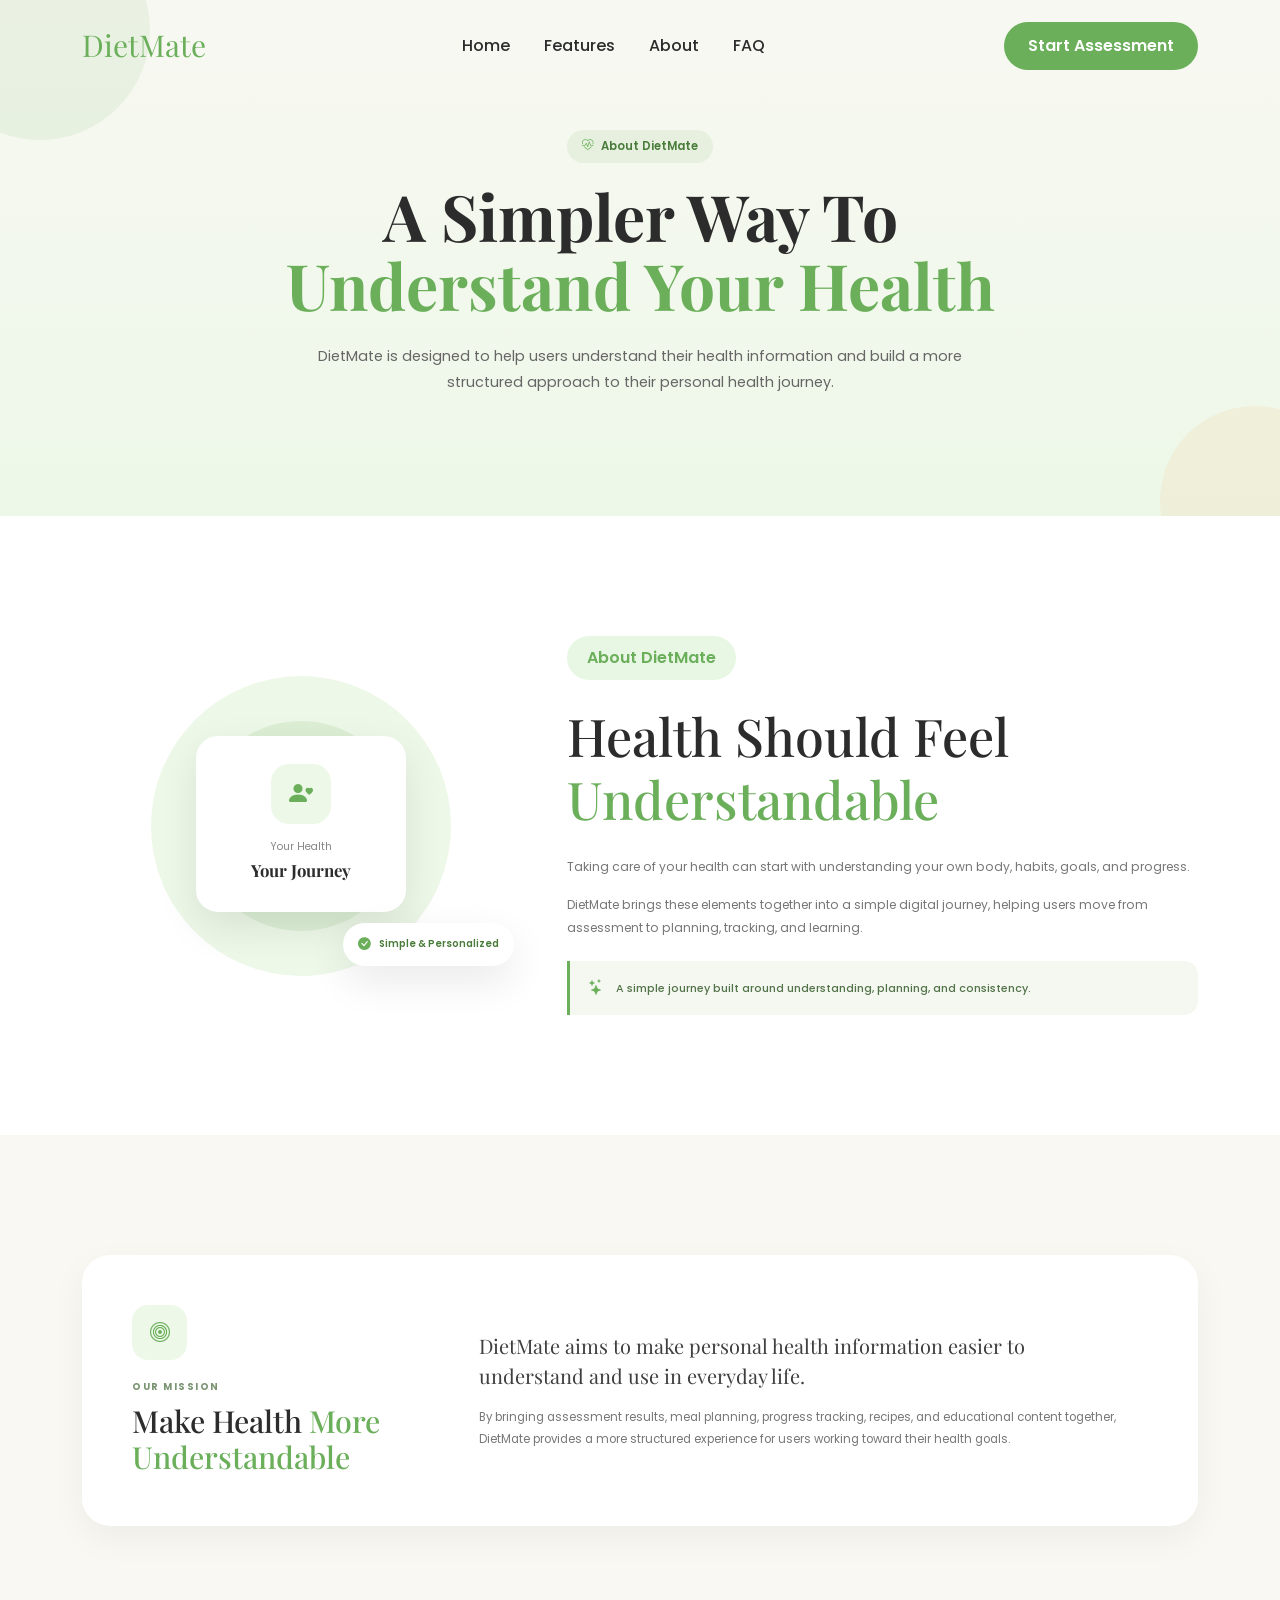
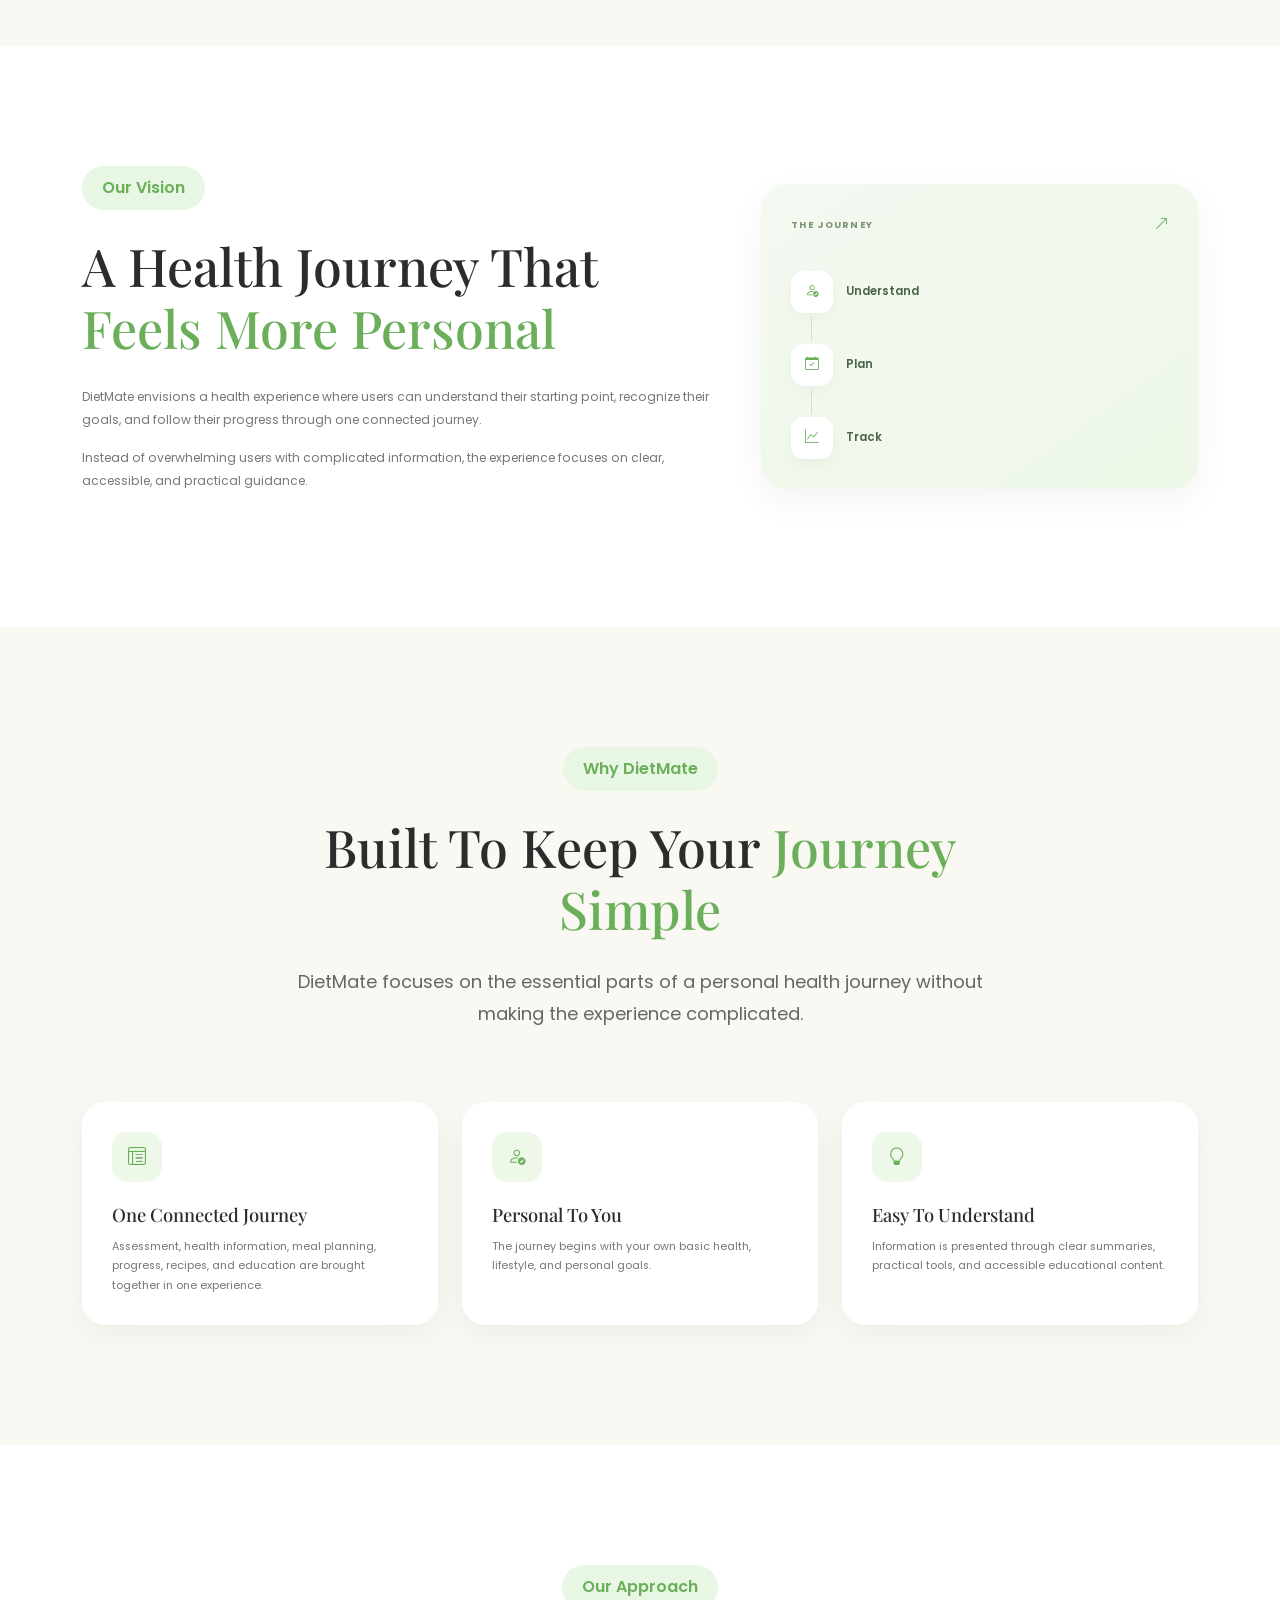
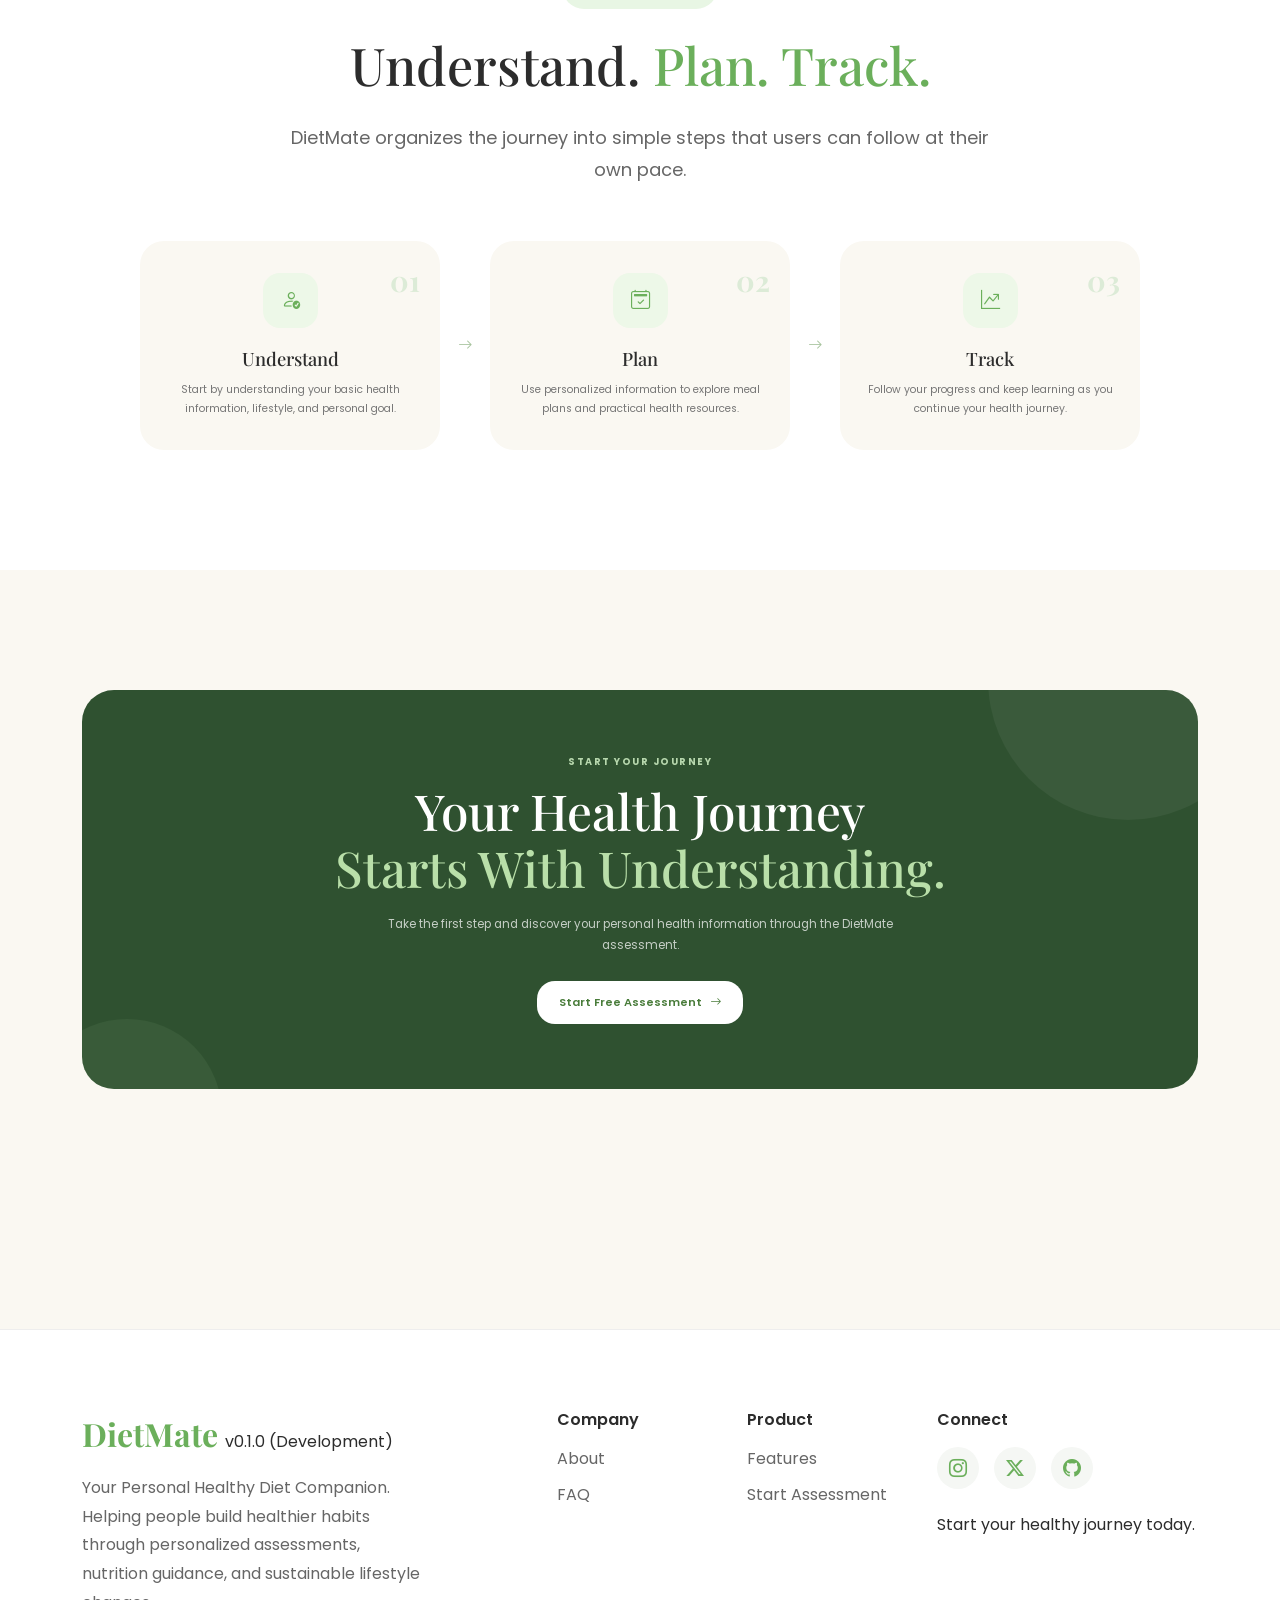
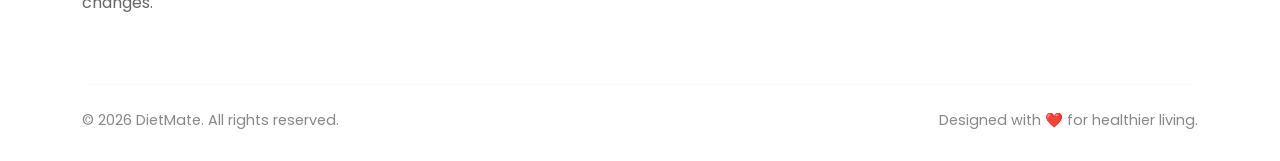
==== about.html @ 224cbbab "feat: complete public pages" ====
<!doctype html>
<html lang="en">
  <head>
    <meta charset="UTF-8" />

    <meta
      name="viewport"
      content="width=device-width, initial-scale=1.0"
    />

    <title>About | DietMate</title>

    <!-- Bootstrap -->
    <link
      href="https://cdn.jsdelivr.net/npm/bootstrap@5.3.7/dist/css/bootstrap.min.css"
      rel="stylesheet"
    />

    <!-- Bootstrap Icons -->
    <link
      rel="stylesheet"
      href="https://cdn.jsdelivr.net/npm/bootstrap-icons@1.13.1/font/bootstrap-icons.min.css"
    />

    <!-- Google Fonts -->
    <link rel="preconnect" href="https://fonts.googleapis.com" />

    <link
      rel="preconnect"
      href="https://fonts.gstatic.com"
      crossorigin
    />

    <link
      href="https://fonts.googleapis.com/css2?family=Playfair+Display:wght@600;700&family=Poppins:wght@300;400;500;600;700&display=swap"
      rel="stylesheet"
    />

    <!-- AOS -->
    <link
      href="https://unpkg.com/aos@2.3.4/dist/aos.css"
      rel="stylesheet"
    />

    <!-- Global CSS -->
    <link rel="stylesheet" href="css/style.css" />
    <link rel="stylesheet" href="css/navbar.css" />
    <link rel="stylesheet" href="css/footer.css" />
    <link rel="stylesheet" href="css/responsive.css" />

    <!-- Page CSS -->
    <link rel="stylesheet" href="css/about.css" />
  </head>

  <body>

    <!-- Navbar -->
    <div id="navbar"></div>


    <main>

      <!-- ========================================
           HERO
      ======================================== -->

      <section class="about-hero">

        <div class="about-hero-decoration about-decoration-one"></div>
        <div class="about-hero-decoration about-decoration-two"></div>

        <div class="container">

          <div class="row justify-content-center text-center">

            <div class="col-lg-8">

              <span
                class="about-badge"
                data-aos="fade-up"
              >
                <i class="bi bi-heart-pulse"></i>
                About DietMate
              </span>

              <h1
                class="about-hero-title"
                data-aos="fade-up"
                data-aos-delay="100"
              >
                A Simpler Way To
                <span>Understand Your Health</span>
              </h1>

              <p
                class="about-hero-description"
                data-aos="fade-up"
                data-aos-delay="200"
              >
                DietMate is designed to help users understand their
                health information and build a more structured approach
                to their personal health journey.
              </p>

            </div>

          </div>

        </div>

      </section>


      <!-- ========================================
           INTRO
      ======================================== -->

      <section class="about-intro">

        <div class="container">

          <div class="row align-items-center g-5">

            <div
              class="col-lg-5"
              data-aos="fade-right"
            >

              <div class="about-intro-visual">

                <div class="about-visual-circle"></div>

                <div class="about-visual-card about-visual-card-main">

                  <div class="about-visual-icon">
                    <i class="bi bi-person-heart"></i>
                  </div>

                  <span>
                    Your Health
                  </span>

                  <strong>
                    Your Journey
                  </strong>

                </div>

                <div class="about-visual-card about-visual-card-small">

                  <i class="bi bi-check-circle-fill"></i>

                  <span>
                    Simple & Personalized
                  </span>

                </div>

              </div>

            </div>


            <div
              class="col-lg-7"
              data-aos="fade-left"
            >

              <span class="section-badge">
                About DietMate
              </span>

              <h2 class="section-title text-start">
                Health Should Feel
                <span>Understandable</span>
              </h2>

              <p class="about-text">
                Taking care of your health can start with understanding
                your own body, habits, goals, and progress.
              </p>

              <p class="about-text">
                DietMate brings these elements together into a simple
                digital journey, helping users move from assessment
                to planning, tracking, and learning.
              </p>

              <div class="about-highlight">

                <i class="bi bi-stars"></i>

                <p>
                  A simple journey built around understanding,
                  planning, and consistency.
                </p>

              </div>

            </div>

          </div>

        </div>

      </section>


      <!-- ========================================
           MISSION
      ======================================== -->

      <section class="about-mission">

        <div class="container">

          <div
            class="about-content-card"
            data-aos="fade-up"
          >

            <div class="row align-items-center g-4">

              <div class="col-lg-4">

                <div class="about-section-icon">

                  <i class="bi bi-bullseye"></i>

                </div>

                <span class="about-eyebrow">
                  OUR MISSION
                </span>

                <h2>
                  Make Health
                  <span>More Understandable</span>
                </h2>

              </div>


              <div class="col-lg-8">

                <p class="about-large-text">
                  DietMate aims to make personal health information
                  easier to understand and use in everyday life.
                </p>

                <p class="about-muted-text">
                  By bringing assessment results, meal planning,
                  progress tracking, recipes, and educational content
                  together, DietMate provides a more structured
                  experience for users working toward their health goals.
                </p>

              </div>

            </div>

          </div>

        </div>

      </section>


      <!-- ========================================
           VISION
      ======================================== -->

      <section class="about-vision">

        <div class="container">

          <div class="row align-items-center g-5">

            <div
              class="col-lg-7 order-2 order-lg-1"
              data-aos="fade-right"
            >

              <span class="section-badge">
                Our Vision
              </span>

              <h2 class="section-title text-start">
                A Health Journey That
                <span>Feels More Personal</span>
              </h2>

              <p class="about-text">
                DietMate envisions a health experience where users
                can understand their starting point, recognize their
                goals, and follow their progress through one connected
                journey.
              </p>

              <p class="about-text">
                Instead of overwhelming users with complicated
                information, the experience focuses on clear,
                accessible, and practical guidance.
              </p>

            </div>


            <div
              class="col-lg-5 order-1 order-lg-2"
              data-aos="fade-left"
            >

              <div class="vision-card">

                <div class="vision-card-top">

                  <span>
                    THE JOURNEY
                  </span>

                  <i class="bi bi-arrow-up-right"></i>

                </div>

                <div class="vision-path">

                  <div class="vision-step">

                    <div class="vision-step-icon">
                      <i class="bi bi-person-check"></i>
                    </div>

                    <span>
                      Understand
                    </span>

                  </div>


                  <div class="vision-line"></div>


                  <div class="vision-step">

                    <div class="vision-step-icon">
                      <i class="bi bi-calendar-check"></i>
                    </div>

                    <span>
                      Plan
                    </span>

                  </div>


                  <div class="vision-line"></div>


                  <div class="vision-step">

                    <div class="vision-step-icon">
                      <i class="bi bi-graph-up"></i>
                    </div>

                    <span>
                      Track
                    </span>

                  </div>

                </div>

              </div>

            </div>

          </div>

        </div>

      </section>


      <!-- ========================================
           WHY DIETMATE
      ======================================== -->

      <section class="about-why">

        <div class="container">

          <div
            class="section-heading text-center"
            data-aos="fade-up"
          >

            <span class="section-badge">
              Why DietMate
            </span>

            <h2 class="section-title">
              Built To Keep Your
              <span>Journey Simple</span>
            </h2>

            <p class="section-description">
              DietMate focuses on the essential parts of a personal
              health journey without making the experience complicated.
            </p>

          </div>


          <div class="row g-4 mt-5">

            <!-- Point 1 -->

            <div
              class="col-md-4"
              data-aos="fade-up"
            >

              <div class="why-card">

                <div class="why-card-icon">
                  <i class="bi bi-layout-text-window-reverse"></i>
                </div>

                <h3>
                  One Connected Journey
                </h3>

                <p>
                  Assessment, health information, meal planning,
                  progress, recipes, and education are brought
                  together in one experience.
                </p>

              </div>

            </div>


            <!-- Point 2 -->

            <div
              class="col-md-4"
              data-aos="fade-up"
              data-aos-delay="100"
            >

              <div class="why-card">

                <div class="why-card-icon">
                  <i class="bi bi-person-check"></i>
                </div>

                <h3>
                  Personal To You
                </h3>

                <p>
                  The journey begins with your own basic health,
                  lifestyle, and personal goals.
                </p>

              </div>

            </div>


            <!-- Point 3 -->

            <div
              class="col-md-4"
              data-aos="fade-up"
              data-aos-delay="200"
            >

              <div class="why-card">

                <div class="why-card-icon">
                  <i class="bi bi-lightbulb"></i>
                </div>

                <h3>
                  Easy To Understand
                </h3>

                <p>
                  Information is presented through clear summaries,
                  practical tools, and accessible educational content.
                </p>

              </div>

            </div>

          </div>

        </div>

      </section>


      <!-- ========================================
           OUR APPROACH
      ======================================== -->

      <section class="about-approach">

        <div class="container">

          <div
            class="section-heading text-center"
            data-aos="fade-up"
          >

            <span class="section-badge">
              Our Approach
            </span>

            <h2 class="section-title">
              Understand.
              <span>Plan. Track.</span>
            </h2>

            <p class="section-description">
              DietMate organizes the journey into simple steps that
              users can follow at their own pace.
            </p>

          </div>


          <div
            class="approach-wrapper"
            data-aos="fade-up"
          >

            <div class="approach-step">

              <div class="approach-number">
                01
              </div>

              <div class="approach-icon">
                <i class="bi bi-person-check"></i>
              </div>

              <h3>
                Understand
              </h3>

              <p>
                Start by understanding your basic health information,
                lifestyle, and personal goal.
              </p>

            </div>


            <div class="approach-connector">

              <i class="bi bi-arrow-right"></i>

            </div>


            <div class="approach-step">

              <div class="approach-number">
                02
              </div>

              <div class="approach-icon">
                <i class="bi bi-calendar2-check"></i>
              </div>

              <h3>
                Plan
              </h3>

              <p>
                Use personalized information to explore meal plans
                and practical health resources.
              </p>

            </div>


            <div class="approach-connector">

              <i class="bi bi-arrow-right"></i>

            </div>


            <div class="approach-step">

              <div class="approach-number">
                03
              </div>

              <div class="approach-icon">
                <i class="bi bi-graph-up-arrow"></i>
              </div>

              <h3>
                Track
              </h3>

              <p>
                Follow your progress and keep learning as you
                continue your health journey.
              </p>

            </div>

          </div>

        </div>

      </section>


      <!-- ========================================
           CTA
      ======================================== -->

      <section class="about-cta">

        <div class="container">

          <div
            class="about-cta-card"
            data-aos="fade-up"
          >

            <div class="about-cta-content">

              <span>
                START YOUR JOURNEY
              </span>

              <h2>
                Your Health Journey
                <span>Starts With Understanding.</span>
              </h2>

              <p>
                Take the first step and discover your personal
                health information through the DietMate assessment.
              </p>

              <a
                href="pages/assessment.html"
                class="btn about-cta-button"
              >
                Start Free Assessment
                <i class="bi bi-arrow-right"></i>
              </a>

            </div>

          </div>

        </div>

      </section>

    </main>


    <!-- Footer -->
    <div id="footer"></div>


    <!-- Bootstrap JS -->
    <script src="https://cdn.jsdelivr.net/npm/bootstrap@5.3.7/dist/js/bootstrap.bundle.min.js"></script>

    <!-- AOS -->
    <script src="https://unpkg.com/aos@2.3.4/dist/aos.js"></script>

    <script>
      AOS.init({
        duration: 700,
        once: true,
      });
    </script>

    <!-- Components -->
    <script src="components/navbar.js"></script>
    <script src="components/footer.js"></script>

    <!-- Page JS -->
    <script src="js/about/about.js"></script>

  </body>
</html>
---- css/style.css ----
:root{

    --primary:#6BAF5B;
    --primary-dark:#497C3A;
    --secondary:#DFF3D6;
    --background:#FAF8F2;
    --text:#2C2C2C;
    --paragraph:#666666;

}

body{

    background:var(--background);

    font-family:"Poppins",sans-serif;

    color:var(--text);

}

section{

    padding:120px 0;

}

.hero-image-container{

    position:relative;

    width:100%;
    max-width:520px;

    aspect-ratio:1/1;

    margin:auto;

}

.hero{

    position:relative;

    overflow:hidden;

    min-height:100vh;

    display:flex;

    align-items:center;

    background:linear-gradient(
        180deg,
        #FAF8F2,
        #EDF8E8
    );

}

.hero-title{

    font-family:"Playfair Display",serif;

    font-size:72px;

    line-height:1.1;

    font-weight:700;

    margin:25px 0;

}

.hero-title span{

    color:#6BAF5B;

}

.hero-description{

    max-width:520px;

    color:#666;

    line-height:1.9;

    font-size:18px;

}

.hero-buttons{

    display:flex;

    gap:20px;

    margin-top:40px;

}

.hero-badge{

    display:inline-flex;

    align-items:center;

    gap:8px;

    background:#fff;

    padding:12px 20px;

    border-radius:999px;

    box-shadow:0 10px 25px rgba(0,0,0,.08);

}

.hero-blob{

    position:absolute;

    inset:0;

    background:linear-gradient(
        135deg,
        #DFF3D6,
        #F8F8F2
    );

    border-radius:
        58% 42% 63% 37% /
        40% 56% 44% 60%;

    box-shadow:
        0 40px 90px rgba(0,0,0,.08);

    animation:blobMove 10s ease-in-out infinite;

}

.btn-primary-custom{

    background:var(--primary);

    color:#fff;

    padding:16px 34px;

    border-radius:18px;

    font-weight:600;

    transition:.3s;

}

.btn-primary-custom:hover{

    background:var(--primary-dark);

    color:#fff;

    transform:translateY(-4px);

}

.btn-outline-custom{

    border:2px solid var(--primary);

    color:var(--primary);

    padding:16px 34px;

    border-radius:18px;

    font-weight:600;

    transition:.3s;

}

.btn-outline-custom:hover{

    background:var(--primary);

    color:#fff;

}

.hero-image-wrapper{

    display:flex;
    justify-content:center;
    align-items:center;

}

.hero-image{

    position:absolute;

    width:82%;

    left:50%;
    top:50%;

    transform:translate(-50%,-50%);

    z-index:2;

    pointer-events:none;

}

.floating-card{

    position:absolute;

    display:flex;
    align-items:center;
    gap:12px;

    padding:16px 20px;

    background:rgba(255,255,255,.78);

    backdrop-filter:blur(18px);

    border-radius:20px;

    box-shadow:
        0 20px 40px rgba(0,0,0,.08);

    z-index:3;

    width:max-content;

}

.floating-card small{

    display:block;

    color:#777;

    font-size:.75rem;

    line-height:1.2;

}

.floating-card h6{

    margin:0;

    line-height:1.2;

    font-size:1rem;

    font-weight:600;

}

.card-calories{

    top:10%;
    left:-25px;

    animation:floatOne 6s ease-in-out infinite;

}

.card-bmi{

    top:42%;
    right:-20px;

    animation:floatTwo 7s ease-in-out infinite;

}

.card-score{

    bottom:8%;
    left:20px;

    animation:floatThree 8s ease-in-out infinite;

}

.blur-circle{

    position:absolute;

    border-radius:50%;

    filter:blur(120px);

    opacity:.45;

}

.blur-1{

    width:300px;

    height:300px;

    background:#C9F0BF;

    top:-80px;

    left:-120px;

}

.blur-2{

    width:250px;

    height:250px;

    background:#FFDDBB;

    bottom:-80px;

    right:-80px;

}

@keyframes blobMove{

0%,100%{

border-radius:

58% 42% 63% 37%/
40% 56% 44% 60%;

}

50%{

border-radius:

44% 56% 37% 63%/
60% 40% 55% 45%;

}

}

@keyframes floatOne{

50%{

transform:translateY(-15px);

}

}

@keyframes floatTwo{

50%{

transform:translateY(18px);

}

}

@keyframes floatThree{

50%{

transform:translateY(-20px);

}

}

.features{

    padding:120px 0;

    background:white;

}

.section-heading{

    max-width:700px;

    margin:auto;

}

.section-badge{

    display:inline-block;

    background:#E8F6E4;

    color:#6BAF5B;

    padding:10px 20px;

    border-radius:999px;

    font-weight:600;

}

.section-title{

    font-family:"Playfair Display",serif;

    font-size:52px;

    margin:25px 0;

    line-height:1.2;

}

.section-title span{

    color:#6BAF5B;

}

.section-description{

    color:#666;

    line-height:1.8;

    font-size:18px;

}

.feature-card{

    height:100%;

    background:#FAFAFA;

    border-radius:30px;

    padding:45px;

    transition:.35s;

    border:1px solid #ECECEC;

    overflow:hidden;

    position:relative;

}

.feature-card:hover{

    transform:translateY(-8px);

    box-shadow:

    0 30px 60px rgba(0,0,0,.08);

}

.feature-large{

    min-height:320px;

}

.feature-icon{

    width:75px;

    height:75px;

    background:#6BAF5B;

    color:white;

    border-radius:20px;

    display:flex;

    align-items:center;

    justify-content:center;

    font-size:34px;

    margin-bottom:30px;

}

.feature-card h3{

    font-size:28px;

    margin-bottom:20px;

}

.feature-card p{

    color:#666;

    line-height:1.9;

    margin:0;

}

.how-it-works{

    padding:120px 0;

    background:#FAF8F2;

}

.step-card{

    position:relative;

    background:#fff;

    border-radius:24px;

    padding:40px 30px;

    height:100%;

    text-align:center;

    border:1px solid #ECECEC;

    transition:.3s;

}

.step-card:hover{

    transform:translateY(-8px);

    box-shadow:0 25px 50px rgba(0,0,0,.08);

}

.step-number{

    position:absolute;

    top:20px;

    right:25px;

    font-size:3rem;

    font-weight:700;

    color:#E8F6E4;

}

.step-icon{

    width:80px;

    height:80px;

    margin:0 auto 25px;

    background:#6BAF5B;

    color:#fff;

    border-radius:20px;

    display:flex;

    align-items:center;

    justify-content:center;

    font-size:32px;

}

.step-card h4{

    margin-bottom:15px;

    font-weight:600;

}

.step-card p{

    color:#666;

    line-height:1.8;

    margin:0;

}

.benefits{

    padding:120px 0;

    background:#FFFFFF;

}

.benefit-card{

    display:flex;

    align-items:flex-start;

    gap:25px;

    padding:35px;

    background:#FAFAFA;

    border-radius:24px;

    border:1px solid #ECECEC;

    height:100%;

    transition:.3s;

}

.benefit-card:hover{

    transform:translateY(-6px);

    box-shadow:0 20px 45px rgba(0,0,0,.08);

}

.benefit-icon{

    width:70px;

    height:70px;

    background:linear-gradient(
        135deg,
        #6BAF5B,
        #89D177
    );

    color:#fff;

    display:flex;

    justify-content:center;

    align-items:center;

    border-radius:18px;

    flex-shrink:0;

    font-size:28px;

}

.benefit-card h4{

    margin-bottom:12px;

    font-weight:600;

}

.benefit-card p{

    margin:0;

    color:#666;

    line-height:1.8;

}

.cta-section{
    padding:120px 0;
    background:#FAF8F2;
}

.cta-wrapper{

    position:relative;
    overflow:hidden;

    max-width:900px;
    margin:auto;

    padding:90px 60px;

    text-align:center;

    border-radius:40px;

    background:linear-gradient(
        135deg,
        #6BAF5B,
        #84C774
    );

    color:#fff;

}

.cta-wrapper .section-badge{

    display:inline-block;

    padding:10px 22px;

    border-radius:999px;

    background:rgba(255,255,255,.15);

    color:#fff;

    border:1px solid rgba(255,255,255,.25);

    font-weight:600;

    backdrop-filter:blur(8px);

}

.cta-wrapper h2{

    margin:30px 0 20px;

    font-size:56px;

    font-family:"Playfair Display", serif;

    line-height:1.2;

    font-weight:700;

}

.cta-wrapper span{

    color:#EAF8E5;

}

.cta-wrapper p{

    max-width:650px;

    margin:0 auto 45px;

    color:rgba(255,255,255,.92);

    line-height:1.9;

    font-size:18px;

}

.btn-cta{

    display:inline-flex;

    align-items:center;

    justify-content:center;

    gap:10px;

    padding:18px 38px;

    border-radius:16px;

    background:#fff;

    color:#6BAF5B;

    font-weight:600;

    font-size:17px;

    text-decoration:none;

    transition:.35s ease;

}

.btn-cta:hover{

    transform:translateY(-5px);

    background:#fff;

    color:#6BAF5B;

    box-shadow:0 20px 40px rgba(0,0,0,.15);

}

.btn-cta i{

    transition:.3s;

}

.btn-cta:hover i{

    transform:translateX(5px);

}

.circle{

    position:absolute;

    border-radius:50%;

    background:rgba(255,255,255,.08);

    z-index:1;

}

.circle-1{

    width:280px;

    height:280px;

    top:-120px;

    right:-80px;

}

.circle-2{

    width:180px;

    height:180px;

    bottom:-70px;

    left:-60px;

}

.cta-wrapper>*:not(.circle){

    position:relative;

    z-index:2;

}

/* ===========================
   FAQ SECTION
=========================== */

.faq-section{

    padding:120px 0;

    background:#FFFFFF;

}

.faq-wrapper{

    max-width:850px;

    margin:auto;

}

.accordion{

    --bs-accordion-border-width:0;

    --bs-accordion-bg:transparent;

}

.accordion-item{

    border:none;

    margin-bottom:20px;

    border-radius:20px !important;

    overflow:hidden;

    background:#FAFAFA;

    box-shadow:0 10px 30px rgba(0,0,0,.04);

}

.accordion-button{

    padding:24px 28px;

    background:#FAFAFA;

    font-weight:600;

    font-size:18px;

    color:#222;

    box-shadow:none !important;

}

.accordion-button:not(.collapsed){

    background:#F2F8F0;

    color:#6BAF5B;

}

.accordion-button::after{

    transition:.3s;

}

.accordion-body{

    padding:0 28px 25px;

    color:#666;

    line-height:1.8;

}

.accordion-item:hover{

    transform:translateY(-3px);

    transition:.3s;

}

.accordion-button:focus{

    box-shadow:none;

}
---- css/navbar.css ----
.custom-navbar{

    padding:18px 0;

    transition:.3s ease;

    background:transparent;

}

.navbar-scrolled{

    background:rgba(255,255,255,.85);

    backdrop-filter:blur(18px);

    box-shadow:0 12px 30px rgba(0,0,0,.06);

}

.logo-text{

    font-family:"Playfair Display",serif;

    font-size:30px;

    color:#6BAF5B;

}

.navbar-nav{

    gap:18px;

}

.nav-link{

    font-family:"Poppins",sans-serif;

    color:#2C2C2C;

    font-weight:500;

    position:relative;

    transition:.3s;

}

.nav-link:hover{

    color:#6BAF5B;

}

.nav-link::after{

    content:"";

    position:absolute;

    left:0;

    bottom:-6px;

    width:0;

    height:2px;

    background:#6BAF5B;

    transition:.3s;

}

.nav-link:hover::after{

    width:100%;

}

.btn-success{

    background:#6BAF5B;

    border:none;

    padding:12px 24px;

    font-weight:600;

    transition:.3s;

}

.btn-success:hover{

    background:#497C3A;

}
---- css/footer.css ----
.footer {
    background: #ffffff;
    padding: 80px 0 30px;
    margin-top: 120px;
    border-top: 1px solid #eeeeee;
}

.footer-logo {
    text-decoration: none;
    font-family: "Playfair Display", serif;
    font-size: 2rem;
    font-weight: 700;
    color: #6BAF5B;
}

.footer-description {
    color: #666;
    line-height: 1.8;
    max-width: 340px;
}

.footer-title {
    color: #2C2C2C;
    font-weight: 600;
    margin-bottom: 18px;
}

.footer-links {
    list-style: none;
    padding: 0;
    margin: 0;
}

.footer-links li {
    margin-bottom: 12px;
}

.footer-links a {
    text-decoration: none;
    color: #666;
    transition: .3s;
}

.footer-links a:hover {
    color: #6BAF5B;
}

.footer-social {
    display: flex;
    gap: 15px;
}

.footer-social a {
    width: 42px;
    height: 42px;
    border-radius: 50%;
    background: #F5F7F4;
    display: flex;
    align-items: center;
    justify-content: center;
    color: #6BAF5B;
    font-size: 18px;
    transition: .3s;
}

.footer-social a:hover {
    background: #6BAF5B;
    color: white;
    transform: translateY(-3px);
}

.footer-divider {
    margin: 50px 0 25px;
    border-color: #ececec;
}

.footer-bottom {
    display: flex;
    justify-content: space-between;
    align-items: center;
    flex-wrap: wrap;
    gap: 12px;
}

.footer-bottom p {
    margin: 0;
    color: #888;
    font-size: .9rem;
}
---- css/responsive.css ----
@media (max-width:991px){

    .hero{

        min-height:auto;

        padding:140px 0 80px;

        text-align:center;

    }

    .hero-description{

        margin:auto;

    }

    .hero-buttons{

        justify-content:center;

    }

    .hero-image-wrapper{

        margin-top:50px;

    }

    .hero-image-container{

        max-width:420px;

    }

    .floating-card{

        transform:scale(.85);

    }

    .card-score{

        top:5%;
        bottom:auto;

        left:5%;

    }

    .card-calories{

        top:auto;
        bottom:20%;

        left:0;

    }

    .card-bmi{

        top:auto;
        bottom:18%;

        right:0;

    }

}

@media (max-width:576px){

    .hero{

        padding:120px 0 70px;

    }

    .hero-title{

        font-size:2.5rem;

    }

    .hero-description{

        font-size:16px;

    }

    .hero-buttons{

        flex-direction:column;

        gap:16px;

    }

    .btn-primary-custom,
    .btn-outline-custom{

        width:100%;

    }

    .hero-image-wrapper{

        margin-top:40px;

    }

    .hero-image-container{

        max-width:300px;

    }

    .hero-image{

        width:80%;

    }

    .floating-card{

        transform:scale(.72);

        padding:10px 14px;

        gap:8px;

    }

    /* Healthy Score disembunyikan */

    .card-score{

        display:none;

    }

    .card-calories{

        top:30px;
        bottom:auto;

        left:-5px;

    }

    .card-bmi{

        top:auto;
        bottom:20px;

        right:-5px;

    }

}

@media(max-width:991px){

.section-title{

    font-size:38px;

}

.feature-card{

    padding:35px;

}

.feature-large{

    min-height:auto;

}

}

@media(max-width:768px){

.benefit-card{

    flex-direction:column;

    text-align:center;

    align-items:center;

}

}

@media (max-width:992px){

    .cta-wrapper{

        padding:70px 40px;

    }

    .cta-wrapper h2{

        font-size:44px;

    }

}

@media (max-width:768px){

    .cta-section{

        padding:80px 0;

    }

    .cta-wrapper{

        padding:50px 25px;

        border-radius:28px;

    }

    .cta-wrapper h2{

        font-size:34px;

    }

    .cta-wrapper p{

        font-size:16px;

    }

    .btn-cta{

        width:100%;

        padding:16px 20px;

    }

}

@media(max-width:768px){

    .faq-section{

        padding:80px 0;

    }

    .accordion-button{

        font-size:16px;

        padding:20px;

    }

    .accordion-body{

        padding:0 20px 20px;

    }

}
---- css/about.css ----
/* ========================================
   ABOUT PAGE
======================================== */


/* ========================================
   HERO
======================================== */

.about-hero {
    position: relative;

    padding: 130px 0 120px;

    overflow: hidden;

    background:
        linear-gradient(
            180deg,
            #f8f8f2,
            #edf8e8
        );
}

.about-hero-decoration {
    position: absolute;

    border-radius: 50%;

    pointer-events: none;
}

.about-decoration-one {
    width: 220px;
    height: 220px;

    top: -80px;
    left: -70px;

    background: rgba(
        107,
        175,
        91,
        0.10
    );
}

.about-decoration-two {
    width: 190px;
    height: 190px;

    right: -70px;
    bottom: -80px;

    background: rgba(
        244,
        162,
        97,
        0.11
    );
}

.about-badge {
    display: inline-flex;

    align-items: center;

    gap: 7px;

    margin-bottom: 18px;

    padding: 8px 15px;

    border-radius: 999px;

    background: rgba(
        107,
        175,
        91,
        0.10
    );

    color: #497c3a;

    font-size: 0.72rem;

    font-weight: 600;
}

.about-badge i {
    color: #6baf5b;
}

.about-hero-title {
    max-width: 850px;

    margin: 0 auto;

    color: #2c2c2c;

    font-family:
        "Playfair Display",
        Georgia,
        serif;

    font-size: clamp(
        2.5rem,
        5vw,
        4.3rem
    );

    line-height: 1.08;

    font-weight: 700;
}

.about-hero-title span {
    display: block;

    color: #6baf5b;
}

.about-hero-description {
    max-width: 650px;

    margin: 25px auto 0;

    color: #666;

    font-size: 0.9rem;

    line-height: 1.8;
}


/* ========================================
   INTRO
======================================== */

.about-intro {
    background: #fff;
}

.about-intro-visual {
    position: relative;

    min-height: 370px;
}

.about-visual-circle {
    position: absolute;

    width: 300px;
    height: 300px;

    top: 35px;
    left: 50%;

    transform: translateX(-50%);

    border-radius: 50%;

    background: #edf8e8;
}

.about-visual-circle::before {
    content: "";

    position: absolute;

    width: 210px;
    height: 210px;

    top: 45px;
    left: 45px;

    border-radius: 50%;

    background: #dcefd5;
}

.about-visual-card {
    position: absolute;

    z-index: 2;

    display: flex;

    flex-direction: column;

    border-radius: 22px;

    background: white;

    box-shadow:
        0 15px 40px rgba(
            0,
            0,
            0,
            0.09
        );
}

.about-visual-card-main {
    width: 210px;

    top: 95px;
    left: 50%;

    transform: translateX(-50%);

    align-items: center;

    padding: 28px 20px;

    text-align: center;
}

.about-visual-icon {
    width: 60px;
    height: 60px;

    display: flex;

    align-items: center;
    justify-content: center;

    margin-bottom: 15px;

    border-radius: 18px;

    background: #edf8e8;

    color: #6baf5b;

    font-size: 1.5rem;
}

.about-visual-card-main span {
    color: #888;

    font-size: 0.65rem;
}

.about-visual-card-main strong {
    margin-top: 4px;

    color: #2c2c2c;

    font-family:
        "Playfair Display",
        Georgia,
        serif;

    font-size: 1.05rem;
}

.about-visual-card-small {
    right: 5px;
    bottom: 45px;

    flex-direction: row;

    align-items: center;

    gap: 8px;

    padding: 12px 15px;

    color: #497c3a;

    font-size: 0.6rem;

    font-weight: 600;
}

.about-visual-card-small i {
    color: #6baf5b;

    font-size: 0.8rem;
}

.about-text {
    max-width: 650px;

    margin-bottom: 15px;

    color: #777;

    font-size: 0.76rem;

    line-height: 1.9;
}

.about-highlight {
    display: flex;

    align-items: center;

    gap: 12px;

    margin-top: 22px;

    padding: 15px 18px;

    border-left: 3px solid #6baf5b;

    border-radius: 0 14px 14px 0;

    background: #f4f8f1;
}

.about-highlight i {
    color: #6baf5b;

    font-size: 1rem;
}

.about-highlight p {
    margin: 0;

    color: #527248;

    font-size: 0.68rem;

    line-height: 1.6;

    font-weight: 500;
}


/* ========================================
   MISSION
======================================== */

.about-mission {
    background: #faf8f2;
}

.about-content-card {
    padding: 50px;

    border-radius: 28px;

    background: #fff;

    box-shadow:
        0 12px 35px rgba(
            0,
            0,
            0,
            0.05
        );
}

.about-section-icon {
    width: 55px;
    height: 55px;

    display: flex;

    align-items: center;
    justify-content: center;

    margin-bottom: 20px;

    border-radius: 16px;

    background: #edf8e8;

    color: #6baf5b;

    font-size: 1.25rem;
}

.about-eyebrow {
    display: block;

    margin-bottom: 8px;

    color: #7b9472;

    font-size: 0.6rem;

    font-weight: 700;

    letter-spacing: 1.5px;
}

.about-content-card h2 {
    max-width: 260px;

    margin: 0;

    color: #2c2c2c;

    font-family:
        "Playfair Display",
        Georgia,
        serif;

    font-size: 1.9rem;

    line-height: 1.2;
}

.about-content-card h2 span {
    color: #6baf5b;
}

.about-large-text {
    max-width: 650px;

    margin-bottom: 16px;

    color: #3f3f3f;

    font-family:
        "Playfair Display",
        Georgia,
        serif;

    font-size: 1.25rem;

    line-height: 1.5;
}

.about-muted-text {
    max-width: 650px;

    margin: 0;

    color: #777;

    font-size: 0.72rem;

    line-height: 1.9;
}


/* ========================================
   VISION
======================================== */

.about-vision {
    background: #fff;
}

.vision-card {
    padding: 30px;

    border-radius: 26px;

    background:
        linear-gradient(
            145deg,
            #f4f9f1,
            #edf8e8
        );

    box-shadow:
        0 12px 35px rgba(
            0,
            0,
            0,
            0.05
        );
}

.vision-card-top {
    display: flex;

    align-items: center;
    justify-content: space-between;

    margin-bottom: 35px;
}

.vision-card-top span {
    color: #7b9472;

    font-size: 0.58rem;

    font-weight: 700;

    letter-spacing: 1.3px;
}

.vision-card-top i {
    color: #6baf5b;

    font-size: 0.9rem;
}

.vision-path {
    display: flex;

    flex-direction: column;

    align-items: flex-start;
}

.vision-step {
    display: flex;

    align-items: center;

    gap: 13px;
}

.vision-step-icon {
    width: 42px;
    height: 42px;

    display: flex;

    align-items: center;
    justify-content: center;

    border-radius: 13px;

    background: white;

    color: #6baf5b;

    font-size: 0.85rem;

    box-shadow:
        0 5px 15px rgba(
            0,
            0,
            0,
            0.04
        );
}

.vision-step span {
    color: #4c6447;

    font-size: 0.72rem;

    font-weight: 600;
}

.vision-line {
    width: 1px;

    height: 25px;

    margin: 3px 0 3px 20px;

    background: #cfe1c9;
}


/* ========================================
   WHY DIETMATE
======================================== */

.about-why {
    background: #faf8f2;
}

.why-card {
    height: 100%;

    padding: 30px;

    border-radius: 23px;

    background: #fff;

    box-shadow:
        0 10px 30px rgba(
            0,
            0,
            0,
            0.05
        );

    transition:
        transform 300ms ease,
        box-shadow 300ms ease;
}

.why-card:hover {
    transform: translateY(-5px);

    box-shadow:
        0 18px 40px rgba(
            0,
            0,
            0,
            0.08
        );
}

.why-card-icon {
    width: 50px;
    height: 50px;

    display: flex;

    align-items: center;
    justify-content: center;

    margin-bottom: 22px;

    border-radius: 15px;

    background: #edf8e8;

    color: #6baf5b;

    font-size: 1.1rem;
}

.why-card h3 {
    margin-bottom: 10px;

    color: #2c2c2c;

    font-family:
        "Playfair Display",
        Georgia,
        serif;

    font-size: 1.15rem;
}

.why-card p {
    margin: 0;

    color: #777;

    font-size: 0.68rem;

    line-height: 1.8;
}


/* ========================================
   APPROACH
======================================== */

.about-approach {
    background: #fff;
}

.approach-wrapper {
    display: flex;

    align-items: stretch;

    justify-content: center;

    gap: 18px;

    margin-top: 55px;
}

.approach-step {
    position: relative;

    flex: 1;

    max-width: 300px;

    padding: 32px 27px;

    border-radius: 24px;

    background: #faf8f2;

    text-align: center;

    transition:
        transform 300ms ease,
        box-shadow 300ms ease;
}

.approach-step:hover {
    transform: translateY(-5px);

    box-shadow:
        0 15px 35px rgba(
            0,
            0,
            0,
            0.07
        );
}

.approach-number {
    position: absolute;

    top: 18px;
    right: 20px;

    color: #dcebd7;

    font-family:
        "Playfair Display",
        Georgia,
        serif;

    font-size: 1.8rem;

    font-weight: 700;
}

.approach-icon {
    width: 55px;
    height: 55px;

    display: flex;

    align-items: center;
    justify-content: center;

    margin: 0 auto 20px;

    border-radius: 17px;

    background: #edf8e8;

    color: #6baf5b;

    font-size: 1.2rem;
}

.approach-step h3 {
    margin-bottom: 10px;

    color: #2c2c2c;

    font-family:
        "Playfair Display",
        Georgia,
        serif;

    font-size: 1.15rem;
}

.approach-step p {
    margin: 0;

    color: #777;

    font-size: 0.66rem;

    line-height: 1.8;
}

.approach-connector {
    display: flex;

    align-items: center;

    color: #a8c49f;

    font-size: 0.9rem;
}


/* ========================================
   CTA
======================================== */

.about-cta {
    background: #faf8f2;
}

.about-cta-card {
    position: relative;

    padding: 65px 35px;

    overflow: hidden;

    border-radius: 32px;

    background: #2f5130;

    color: white;

    text-align: center;
}

.about-cta-card::before {
    content: "";

    position: absolute;

    width: 280px;
    height: 280px;

    top: -150px;
    right: -70px;

    border-radius: 50%;

    background: rgba(
        255,
        255,
        255,
        0.05
    );
}

.about-cta-card::after {
    content: "";

    position: absolute;

    width: 190px;
    height: 190px;

    bottom: -120px;
    left: -50px;

    border-radius: 50%;

    background: rgba(
        185,
        223,
        169,
        0.07
    );
}

.about-cta-content {
    position: relative;

    z-index: 2;

    max-width: 680px;

    margin: auto;
}

.about-cta-content > span {
    display: block;

    margin-bottom: 12px;

    color: #b7d7ad;

    font-size: 0.6rem;

    font-weight: 700;

    letter-spacing: 1.5px;
}

.about-cta h2 {
    margin: 0;

    font-family:
        "Playfair Display",
        Georgia,
        serif;

    font-size: clamp(
        2rem,
        4vw,
        3.1rem
    );

    line-height: 1.15;
}

.about-cta h2 span {
    display: block;

    color: #b9dfa9;
}

.about-cta p {
    max-width: 520px;

    margin: 18px auto 0;

    color: rgba(
        255,
        255,
        255,
        0.72
    );

    font-size: 0.73rem;

    line-height: 1.8;
}

.about-cta-button {
    display: inline-flex;

    align-items: center;

    gap: 8px;

    margin-top: 25px;

    padding: 12px 21px;

    border-radius: 18px;

    background: white;

    color: #497c3a;

    font-size: 0.7rem;

    font-weight: 600;

    transition: all 300ms ease;
}

.about-cta-button:hover {
    background: #edf8e8;

    color: #497c3a;

    transform: translateY(-2px);
}

.about-cta-button i {
    transition: transform 200ms ease;
}

.about-cta-button:hover i {
    transform: translateX(3px);
}


/* ========================================
   RESPONSIVE
======================================== */

@media (max-width: 991px) {

    .about-hero {
        padding: 100px 0;
    }

    .about-content-card {
        padding: 35px;
    }

    .approach-wrapper {
        flex-direction: column;

        align-items: center;
    }

    .approach-step {
        width: 100%;
        max-width: 500px;
    }

    .approach-connector {
        transform: rotate(90deg);
    }

}


@media (max-width: 767px) {

    .about-hero {
        padding: 80px 0;
    }

    .about-hero-title {
        font-size: 2.45rem;
    }

    .about-hero-description {
        font-size: 0.78rem;
    }

    .about-intro-visual {
        min-height: 330px;
    }

    .about-visual-circle {
        width: 260px;
        height: 260px;
    }

    .about-visual-circle::before {
        width: 180px;
        height: 180px;

        top: 40px;
        left: 40px;
    }

    .about-visual-card-main {
        top: 75px;
    }

    .about-visual-card-small {
        right: 0;
        bottom: 35px;
    }

    .about-content-card {
        padding: 28px;
    }

    .about-large-text {
        font-size: 1.05rem;
    }

    .vision-card {
        padding: 25px;
    }

    .about-cta-card {
        padding: 50px 25px;

        border-radius: 24px;
    }

}


@media (max-width: 575px) {

    .about-hero {
        padding: 120px 0;
    }

    .about-hero-title {
        font-size: 2rem;
    }

    .about-badge {
        font-size: 0.62rem;
    }

    .about-intro-visual {
        min-height: 300px;
    }

    .about-visual-circle {
        width: 230px;
        height: 230px;
    }

    .about-visual-circle::before {
        width: 155px;
        height: 155px;

        top: 38px;
        left: 38px;
    }

    .about-visual-card-main {
        width: 185px;

        top: 62px;

        padding: 22px 15px;
    }

    .about-visual-card-small {
        padding: 10px 12px;

        font-size: 0.55rem;
    }

    .about-content-card {
        padding: 23px;
    }

    .about-content-card h2 {
        font-size: 1.6rem;
    }

    .why-card {
        padding: 25px;
    }

    .approach-step {
        padding: 28px 22px;
    }

    .about-cta-card {
        padding: 42px 20px;
    }

    .about-cta h2 {
        font-size: 2rem;
    }

}

/* ========================================
   MOBILE HORIZONTAL OVERFLOW FIX
======================================== */

@media (max-width: 767px) {

    /* Prevent About page sections from creating
       horizontal scroll */
    .about-intro,
    .about-vision,
    .about-mission,
    .about-why,
    .about-approach,
    .about-cta {
        overflow-x: hidden;
    }


    /* Reset Bootstrap row gutter on mobile */
    .about-intro .row,
    .about-vision .row,
    .about-mission .row,
    .about-why .row,
    .about-approach .row {
        --bs-gutter-x: 0;
    }


    /* Make columns stay inside viewport */
    .about-intro .col-lg-5,
    .about-intro .col-lg-7,
    .about-vision .col-lg-5,
    .about-vision .col-lg-7 {
        width: 100%;
        max-width: 100%;
        min-width: 0;
    }


    /* Prevent text/content from expanding layout */
    .about-intro .section-title,
    .about-intro .about-text,
    .about-intro .about-highlight,
    .about-vision .section-title,
    .about-vision .about-text {
        max-width: 100%;
        min-width: 0;
        box-sizing: border-box;
    }


    /* Vision card */
    .vision-card {
        width: 100%;
        max-width: 100%;
        box-sizing: border-box;

        overflow: hidden;
    }

    .vision-card-top,
    .vision-path {
        max-width: 100%;
        min-width: 0;
    }


    /* Decorative circles must never affect
       the document width */
    .about-hero {
        overflow: hidden;
    }

    .about-hero-decoration {
        pointer-events: none;
    }

}
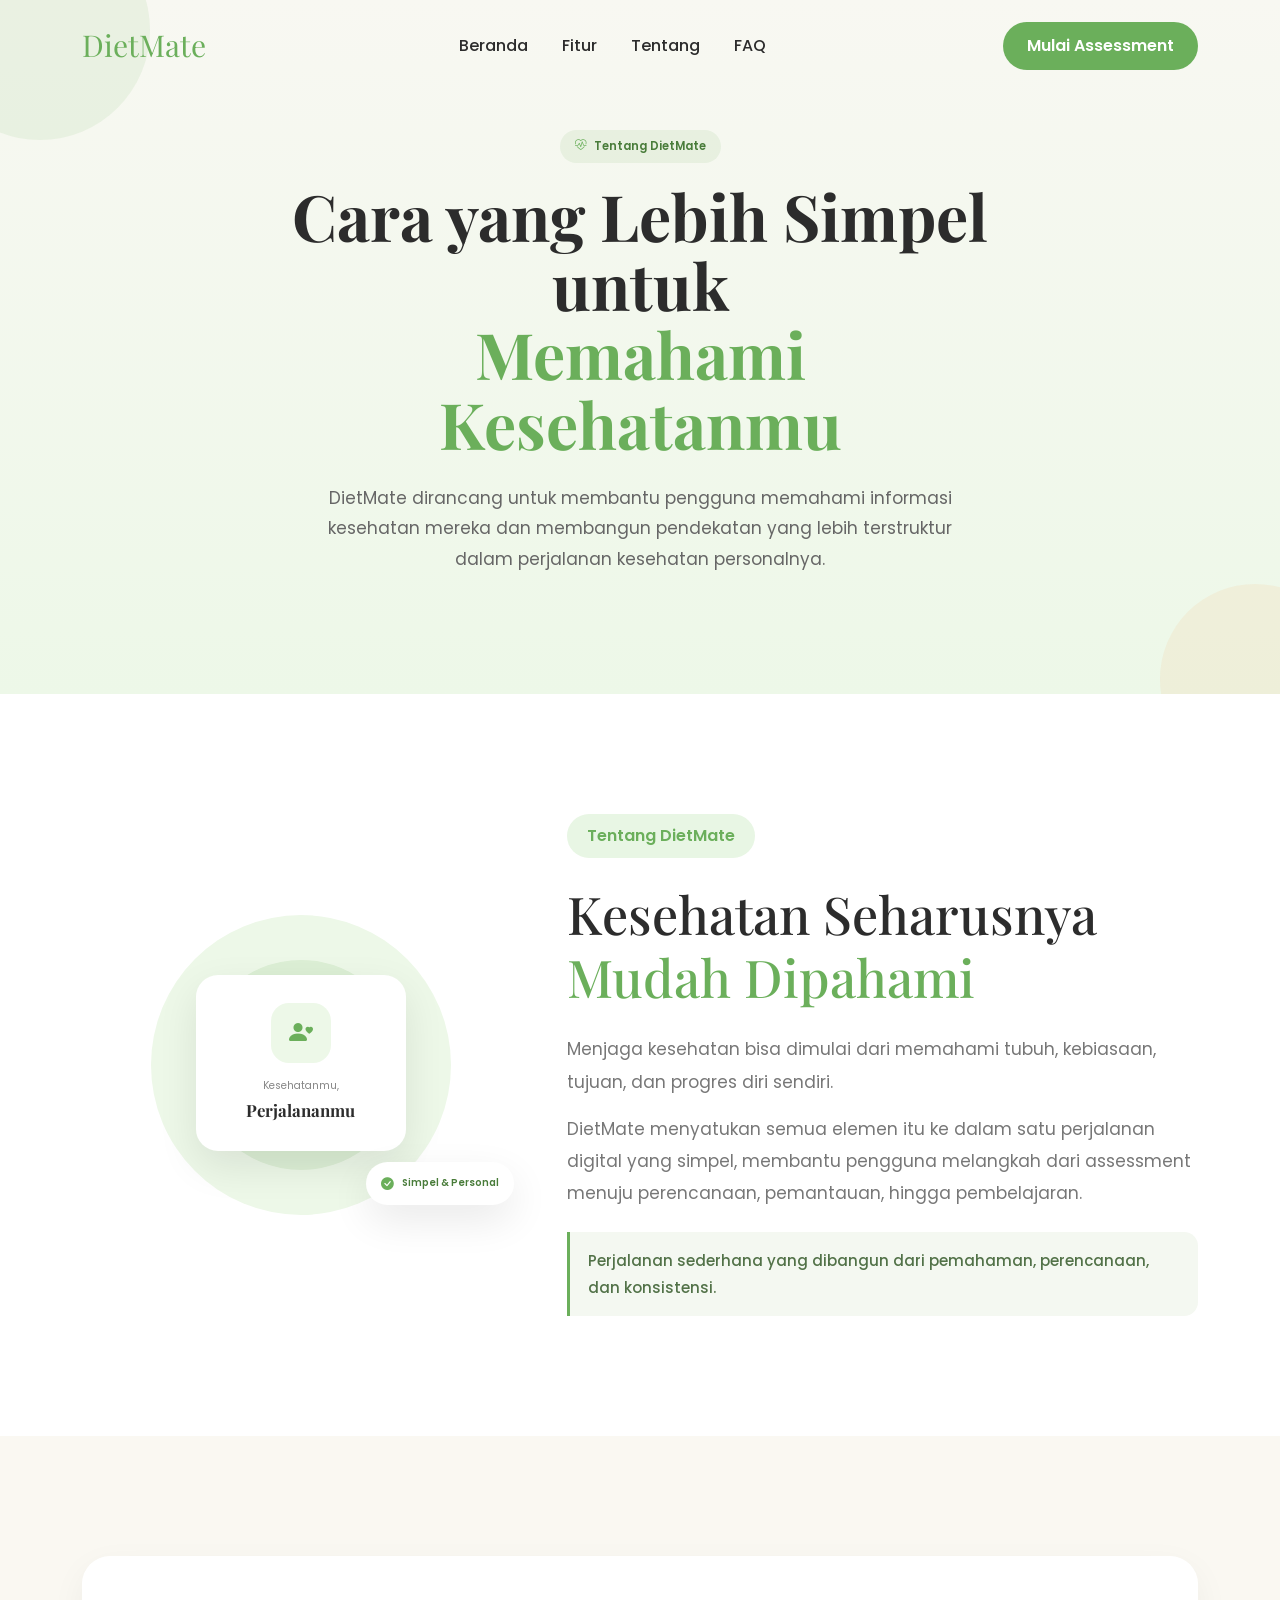
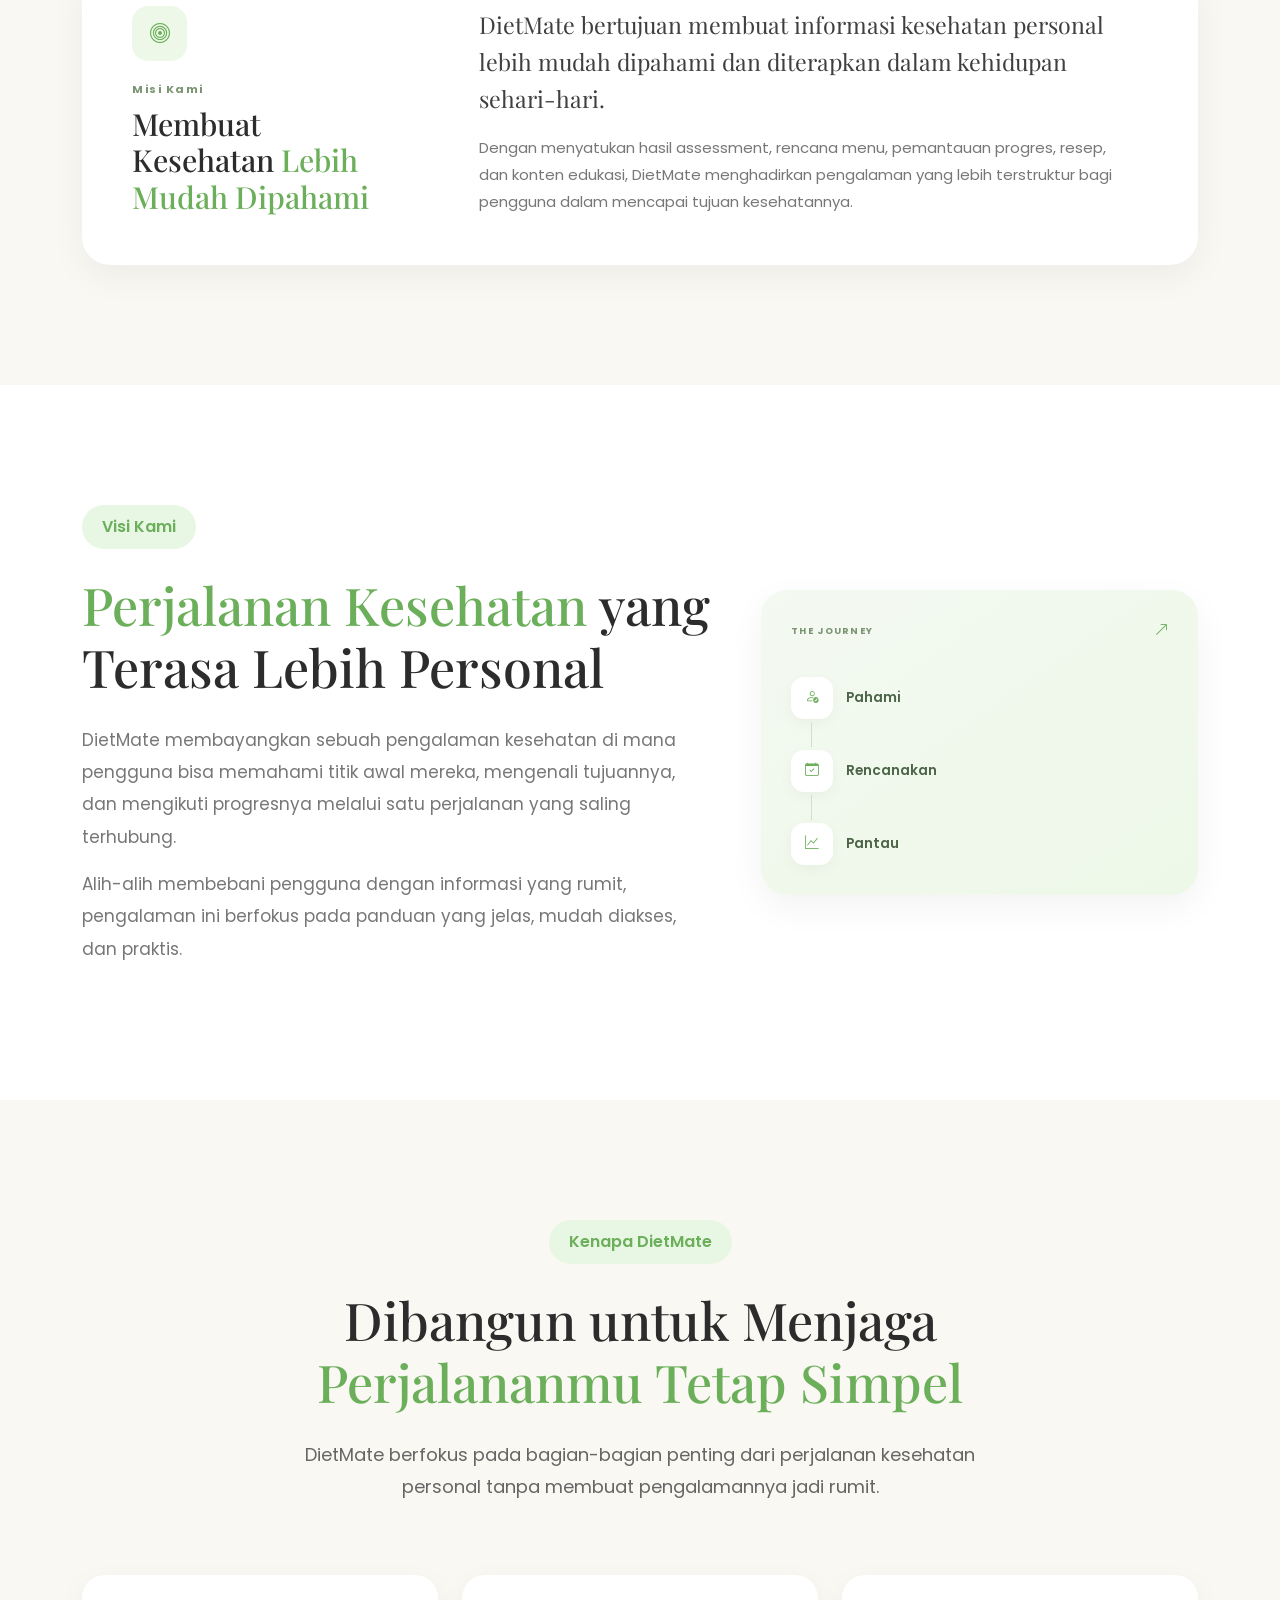
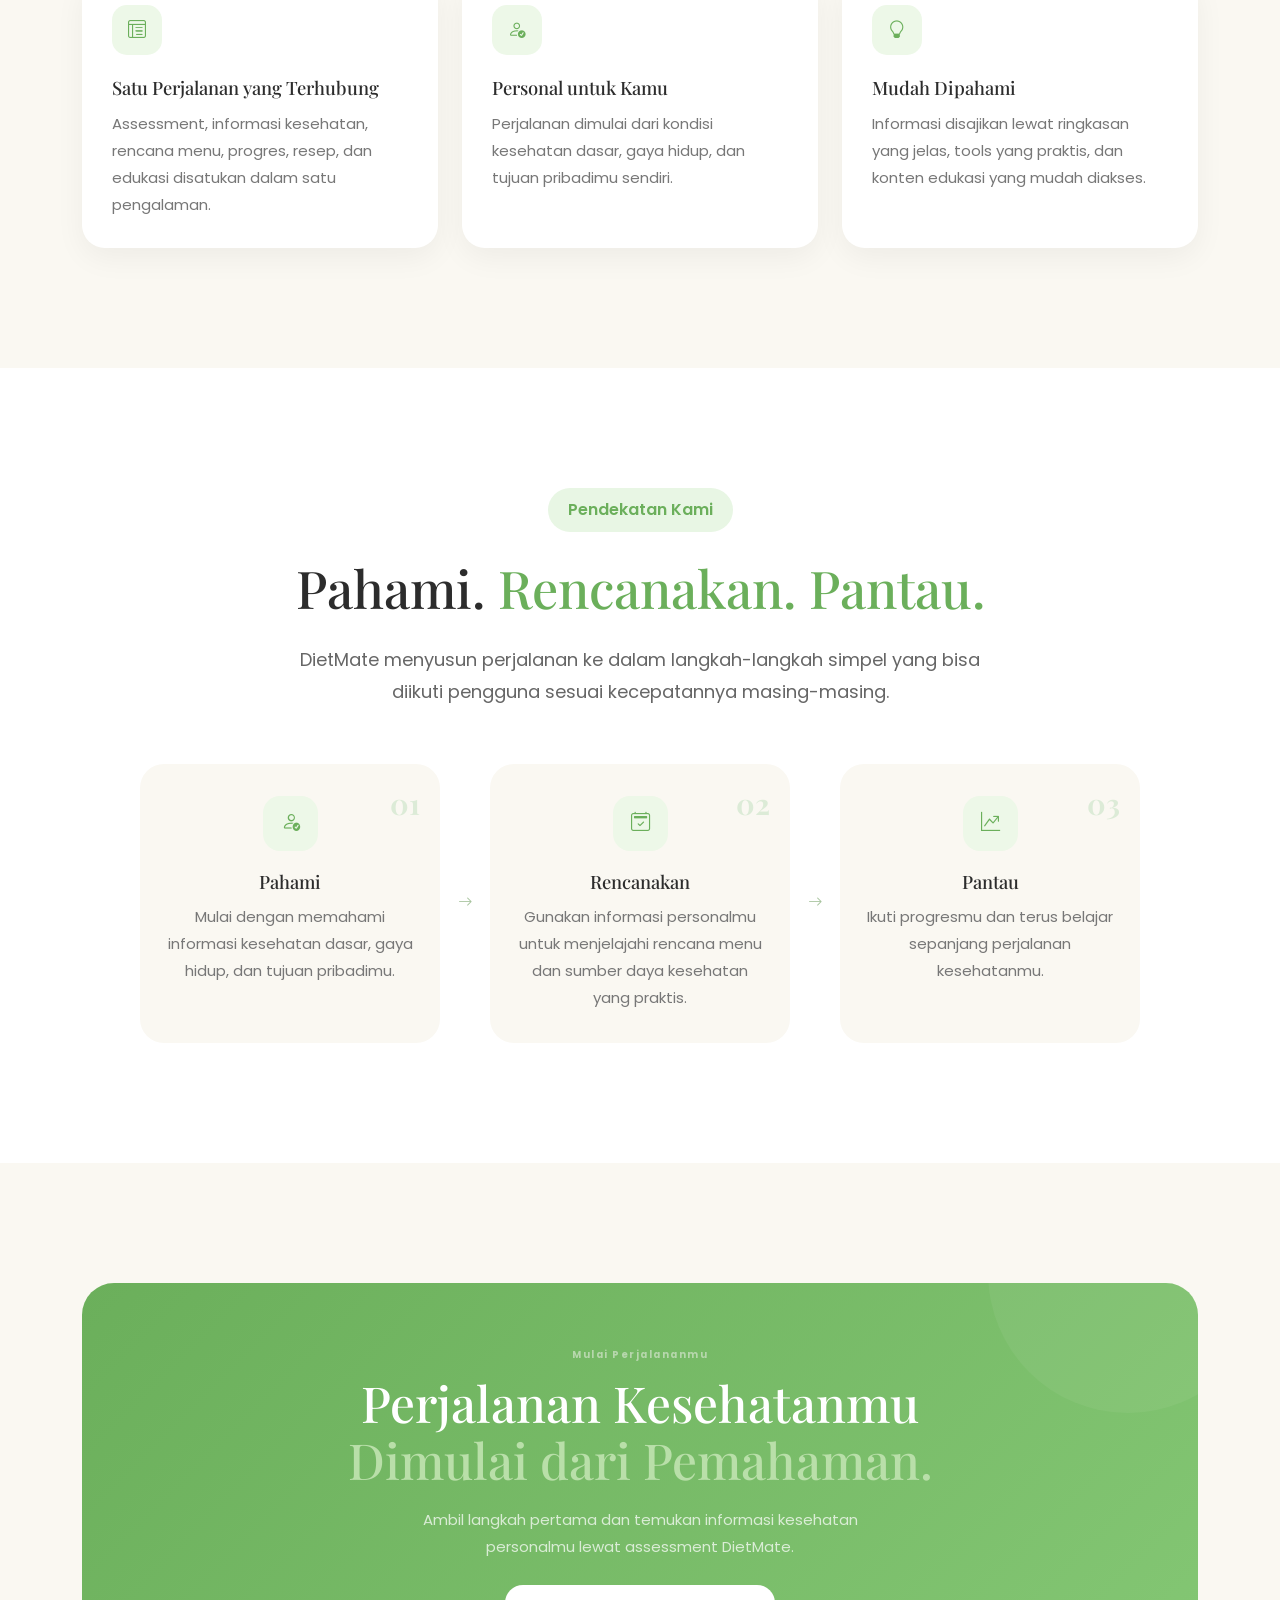
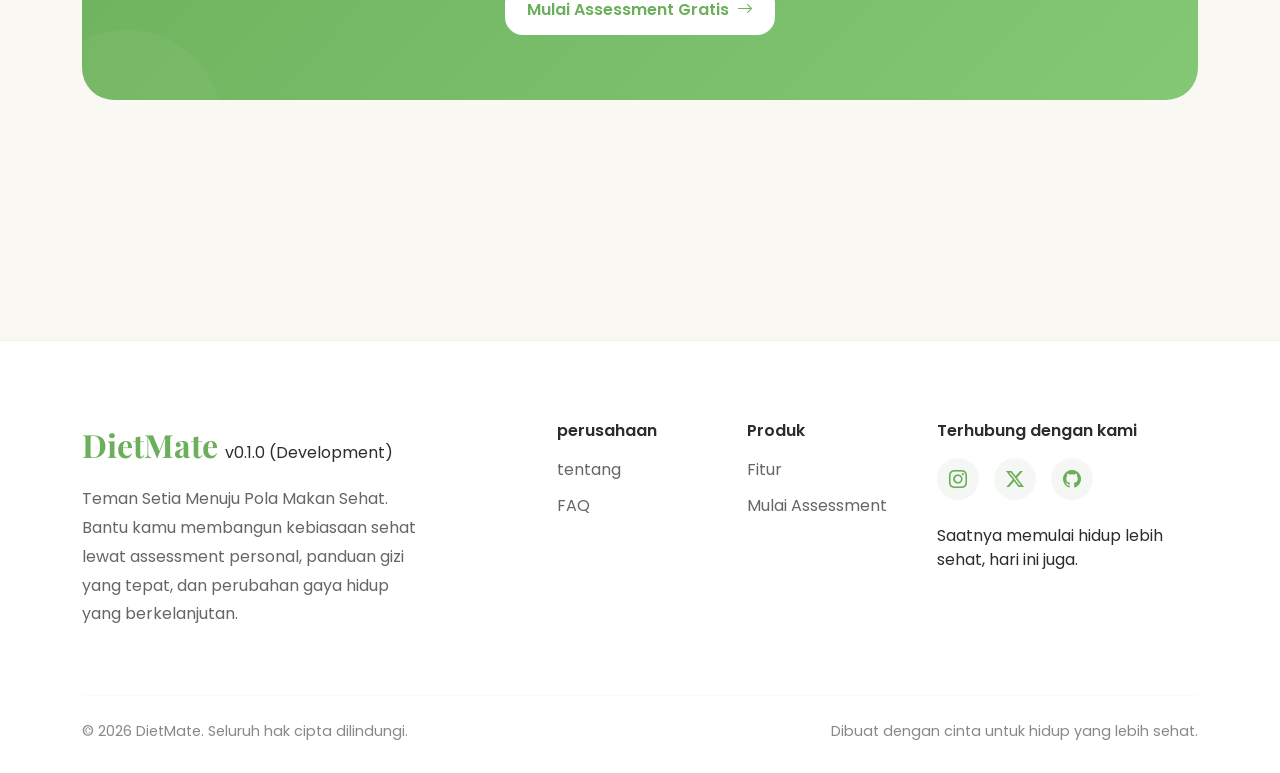
==== commit 7f0ea7c4: "Translate Bahasa awokawok" ====
--- a/about.html
+++ b/about.html
@@ -3,10 +3,7 @@
   <head>
     <meta charset="UTF-8" />
 
-    <meta
-      name="viewport"
-      content="width=device-width, initial-scale=1.0"
-    />
+    <meta name="viewport" content="width=device-width, initial-scale=1.0" />
 
     <title>About | DietMate</title>
 
@@ -25,11 +22,7 @@
     <!-- Google Fonts -->
     <link rel="preconnect" href="https://fonts.googleapis.com" />
 
-    <link
-      rel="preconnect"
-      href="https://fonts.gstatic.com"
-      crossorigin
-    />
+    <link rel="preconnect" href="https://fonts.gstatic.com" crossorigin />
 
     <link
       href="https://fonts.googleapis.com/css2?family=Playfair+Display:wght@600;700&family=Poppins:wght@300;400;500;600;700&display=swap"
@@ -37,10 +30,7 @@
     />
 
     <!-- AOS -->
-    <link
-      href="https://unpkg.com/aos@2.3.4/dist/aos.css"
-      rel="stylesheet"
-    />
+    <link href="https://unpkg.com/aos@2.3.4/dist/aos.css" rel="stylesheet" />
 
     <!-- Global CSS -->
     <link rel="stylesheet" href="css/style.css" />
@@ -53,34 +43,20 @@
   </head>
 
   <body>
-
     <!-- Navbar -->
     <div id="navbar"></div>
 
-
     <main>
-
-      <!-- ========================================
-           HERO
-      ======================================== -->
-
       <section class="about-hero">
-
         <div class="about-hero-decoration about-decoration-one"></div>
         <div class="about-hero-decoration about-decoration-two"></div>
 
         <div class="container">
-
           <div class="row justify-content-center text-center">
-
             <div class="col-lg-8">
-
-              <span
-                class="about-badge"
-                data-aos="fade-up"
-              >
+              <span class="about-badge" data-aos="fade-up">
                 <i class="bi bi-heart-pulse"></i>
-                About DietMate
+                Tentang DietMate
               </span>
 
               <h1
@@ -88,8 +64,8 @@
                 data-aos="fade-up"
                 data-aos-delay="100"
               >
-                A Simpler Way To
-                <span>Understand Your Health</span>
+                Cara yang Lebih Simpel untuk
+                <span>Memahami Kesehatanmu</span>
               </h1>
 
               <p
@@ -97,590 +73,341 @@
                 data-aos="fade-up"
                 data-aos-delay="200"
               >
-                DietMate is designed to help users understand their
-                health information and build a more structured approach
-                to their personal health journey.
-              </p>
-
-            </div>
-
-          </div>
-
-        </div>
-
-      </section>
-
-
-      <!-- ========================================
-           INTRO
-      ======================================== -->
+                DietMate dirancang untuk membantu pengguna memahami informasi
+                kesehatan mereka dan membangun pendekatan yang lebih terstruktur
+                dalam perjalanan kesehatan personalnya.
+              </p>
+            </div>
+          </div>
+        </div>
+      </section>
 
       <section class="about-intro">
-
-        <div class="container">
-
+        <div class="container">
           <div class="row align-items-center g-5">
-
-            <div
-              class="col-lg-5"
-              data-aos="fade-right"
-            >
-
+            <div class="col-lg-5" data-aos="fade-right">
               <div class="about-intro-visual">
-
                 <div class="about-visual-circle"></div>
 
                 <div class="about-visual-card about-visual-card-main">
-
                   <div class="about-visual-icon">
                     <i class="bi bi-person-heart"></i>
                   </div>
 
-                  <span>
-                    Your Health
-                  </span>
-
-                  <strong>
-                    Your Journey
-                  </strong>
-
+                  <span> Kesehatanmu, </span>
+
+                  <strong> Perjalananmu </strong>
                 </div>
 
                 <div class="about-visual-card about-visual-card-small">
-
                   <i class="bi bi-check-circle-fill"></i>
 
-                  <span>
-                    Simple & Personalized
-                  </span>
-
-                </div>
-
-              </div>
-
-            </div>
-
-
-            <div
-              class="col-lg-7"
-              data-aos="fade-left"
-            >
-
-              <span class="section-badge">
-                About DietMate
-              </span>
+                  <span> Simpel & Personal </span>
+                </div>
+              </div>
+            </div>
+
+            <div class="col-lg-7" data-aos="fade-left">
+              <span class="section-badge"> Tentang DietMate </span>
 
               <h2 class="section-title text-start">
-                Health Should Feel
-                <span>Understandable</span>
+                Kesehatan Seharusnya
+                <span>Mudah Dipahami</span>
               </h2>
 
               <p class="about-text">
-                Taking care of your health can start with understanding
-                your own body, habits, goals, and progress.
+                Menjaga kesehatan bisa dimulai dari memahami tubuh, kebiasaan,
+                tujuan, dan progres diri sendiri.
               </p>
 
               <p class="about-text">
-                DietMate brings these elements together into a simple
-                digital journey, helping users move from assessment
-                to planning, tracking, and learning.
+                DietMate menyatukan semua elemen itu ke dalam satu perjalanan
+                digital yang simpel, membantu pengguna melangkah dari assessment
+                menuju perencanaan, pemantauan, hingga pembelajaran.
               </p>
 
               <div class="about-highlight">
-
-                <i class="bi bi-stars"></i>
-
                 <p>
-                  A simple journey built around understanding,
-                  planning, and consistency.
-                </p>
-
-              </div>
-
-            </div>
-
-          </div>
-
-        </div>
-
-      </section>
-
-
-      <!-- ========================================
-           MISSION
-      ======================================== -->
+                  Perjalanan sederhana yang dibangun dari pemahaman,
+                  perencanaan, dan konsistensi.
+                </p>
+              </div>
+            </div>
+          </div>
+        </div>
+      </section>
 
       <section class="about-mission">
-
-        <div class="container">
-
-          <div
-            class="about-content-card"
-            data-aos="fade-up"
-          >
-
+        <div class="container">
+          <div class="about-content-card" data-aos="fade-up">
             <div class="row align-items-center g-4">
-
               <div class="col-lg-4">
-
                 <div class="about-section-icon">
-
                   <i class="bi bi-bullseye"></i>
-
-                </div>
-
-                <span class="about-eyebrow">
-                  OUR MISSION
-                </span>
+                </div>
+
+                <span class="about-eyebrow"> Misi Kami </span>
 
                 <h2>
-                  Make Health
-                  <span>More Understandable</span>
+                  Membuat Kesehatan
+                  <span>Lebih Mudah Dipahami</span>
                 </h2>
-
-              </div>
-
+              </div>
 
               <div class="col-lg-8">
-
                 <p class="about-large-text">
-                  DietMate aims to make personal health information
-                  easier to understand and use in everyday life.
+                  DietMate bertujuan membuat informasi kesehatan personal lebih
+                  mudah dipahami dan diterapkan dalam kehidupan sehari-hari.
                 </p>
 
                 <p class="about-muted-text">
-                  By bringing assessment results, meal planning,
-                  progress tracking, recipes, and educational content
-                  together, DietMate provides a more structured
-                  experience for users working toward their health goals.
-                </p>
-
-              </div>
-
-            </div>
-
-          </div>
-
-        </div>
-
-      </section>
-
-
-      <!-- ========================================
-           VISION
-      ======================================== -->
+                  Dengan menyatukan hasil assessment, rencana menu, pemantauan
+                  progres, resep, dan konten edukasi, DietMate menghadirkan
+                  pengalaman yang lebih terstruktur bagi pengguna dalam mencapai
+                  tujuan kesehatannya.
+                </p>
+              </div>
+            </div>
+          </div>
+        </div>
+      </section>
 
       <section class="about-vision">
-
-        <div class="container">
-
+        <div class="container">
           <div class="row align-items-center g-5">
-
-            <div
-              class="col-lg-7 order-2 order-lg-1"
-              data-aos="fade-right"
-            >
-
-              <span class="section-badge">
-                Our Vision
-              </span>
+            <div class="col-lg-7 order-2 order-lg-1" data-aos="fade-right">
+              <span class="section-badge"> Visi Kami </span>
 
               <h2 class="section-title text-start">
-                A Health Journey That
-                <span>Feels More Personal</span>
+                <span>Perjalanan Kesehatan </span>
+                yang Terasa Lebih Personal
               </h2>
 
               <p class="about-text">
-                DietMate envisions a health experience where users
-                can understand their starting point, recognize their
-                goals, and follow their progress through one connected
-                journey.
+                DietMate membayangkan sebuah pengalaman kesehatan di mana
+                pengguna bisa memahami titik awal mereka, mengenali tujuannya,
+                dan mengikuti progresnya melalui satu perjalanan yang saling
+                terhubung.
               </p>
 
               <p class="about-text">
-                Instead of overwhelming users with complicated
-                information, the experience focuses on clear,
-                accessible, and practical guidance.
-              </p>
-
-            </div>
-
-
-            <div
-              class="col-lg-5 order-1 order-lg-2"
-              data-aos="fade-left"
-            >
-
+                Alih-alih membebani pengguna dengan informasi yang rumit,
+                pengalaman ini berfokus pada panduan yang jelas, mudah diakses,
+                dan praktis.
+              </p>
+            </div>
+
+            <div class="col-lg-5 order-1 order-lg-2" data-aos="fade-left">
               <div class="vision-card">
-
                 <div class="vision-card-top">
-
-                  <span>
-                    THE JOURNEY
-                  </span>
+                  <span> THE JOURNEY </span>
 
                   <i class="bi bi-arrow-up-right"></i>
-
                 </div>
 
                 <div class="vision-path">
-
                   <div class="vision-step">
-
                     <div class="vision-step-icon">
                       <i class="bi bi-person-check"></i>
                     </div>
 
-                    <span>
-                      Understand
-                    </span>
-
+                    <span> Pahami </span>
                   </div>
 
-
                   <div class="vision-line"></div>
 
-
                   <div class="vision-step">
-
                     <div class="vision-step-icon">
                       <i class="bi bi-calendar-check"></i>
                     </div>
 
-                    <span>
-                      Plan
-                    </span>
-
+                    <span> Rencanakan </span>
                   </div>
 
-
                   <div class="vision-line"></div>
 
-
                   <div class="vision-step">
-
                     <div class="vision-step-icon">
                       <i class="bi bi-graph-up"></i>
                     </div>
 
-                    <span>
-                      Track
-                    </span>
-
+                    <span> Pantau </span>
                   </div>
-
-                </div>
-
-              </div>
-
-            </div>
-
-          </div>
-
-        </div>
-
-      </section>
-
-
-      <!-- ========================================
-           WHY DIETMATE
-      ======================================== -->
+                </div>
+              </div>
+            </div>
+          </div>
+        </div>
+      </section>
 
       <section class="about-why">
-
-        <div class="container">
-
-          <div
-            class="section-heading text-center"
-            data-aos="fade-up"
-          >
-
-            <span class="section-badge">
-              Why DietMate
-            </span>
+        <div class="container">
+          <div class="section-heading text-center" data-aos="fade-up">
+            <span class="section-badge"> Kenapa DietMate </span>
 
             <h2 class="section-title">
-              Built To Keep Your
-              <span>Journey Simple</span>
+              Dibangun untuk Menjaga
+              <span>Perjalananmu Tetap Simpel</span>
             </h2>
 
             <p class="section-description">
-              DietMate focuses on the essential parts of a personal
-              health journey without making the experience complicated.
+              DietMate berfokus pada bagian-bagian penting dari perjalanan
+              kesehatan personal tanpa membuat pengalamannya jadi rumit.
             </p>
-
-          </div>
-
+          </div>
 
           <div class="row g-4 mt-5">
-
-            <!-- Point 1 -->
-
-            <div
-              class="col-md-4"
-              data-aos="fade-up"
-            >
-
+            <div class="col-md-4" data-aos="fade-up">
               <div class="why-card">
-
                 <div class="why-card-icon">
                   <i class="bi bi-layout-text-window-reverse"></i>
                 </div>
 
-                <h3>
-                  One Connected Journey
-                </h3>
+                <h3>Satu Perjalanan yang Terhubung</h3>
 
                 <p>
-                  Assessment, health information, meal planning,
-                  progress, recipes, and education are brought
-                  together in one experience.
-                </p>
-
-              </div>
-
-            </div>
-
-
-            <!-- Point 2 -->
-
-            <div
-              class="col-md-4"
-              data-aos="fade-up"
-              data-aos-delay="100"
-            >
-
+                  Assessment, informasi kesehatan, rencana menu, progres, resep,
+                  dan edukasi disatukan dalam satu pengalaman.
+                </p>
+              </div>
+            </div>
+
+            <div class="col-md-4" data-aos="fade-up" data-aos-delay="100">
               <div class="why-card">
-
                 <div class="why-card-icon">
                   <i class="bi bi-person-check"></i>
                 </div>
 
-                <h3>
-                  Personal To You
-                </h3>
+                <h3>Personal untuk Kamu</h3>
 
                 <p>
-                  The journey begins with your own basic health,
-                  lifestyle, and personal goals.
-                </p>
-
-              </div>
-
-            </div>
-
-
-            <!-- Point 3 -->
-
-            <div
-              class="col-md-4"
-              data-aos="fade-up"
-              data-aos-delay="200"
-            >
-
+                  Perjalanan dimulai dari kondisi kesehatan dasar, gaya hidup,
+                  dan tujuan pribadimu sendiri.
+                </p>
+              </div>
+            </div>
+
+            <div class="col-md-4" data-aos="fade-up" data-aos-delay="200">
               <div class="why-card">
-
                 <div class="why-card-icon">
                   <i class="bi bi-lightbulb"></i>
                 </div>
 
-                <h3>
-                  Easy To Understand
-                </h3>
+                <h3>Mudah Dipahami</h3>
 
                 <p>
-                  Information is presented through clear summaries,
-                  practical tools, and accessible educational content.
-                </p>
-
-              </div>
-
-            </div>
-
-          </div>
-
-        </div>
-
-      </section>
-
-
-      <!-- ========================================
-           OUR APPROACH
-      ======================================== -->
+                  Informasi disajikan lewat ringkasan yang jelas, tools yang
+                  praktis, dan konten edukasi yang mudah diakses.
+                </p>
+              </div>
+            </div>
+          </div>
+        </div>
+      </section>
 
       <section class="about-approach">
-
-        <div class="container">
-
-          <div
-            class="section-heading text-center"
-            data-aos="fade-up"
-          >
-
-            <span class="section-badge">
-              Our Approach
-            </span>
+        <div class="container">
+          <div class="section-heading text-center" data-aos="fade-up">
+            <span class="section-badge"> Pendekatan Kami </span>
 
             <h2 class="section-title">
-              Understand.
-              <span>Plan. Track.</span>
+              Pahami.
+              <span>Rencanakan. Pantau.</span>
             </h2>
 
             <p class="section-description">
-              DietMate organizes the journey into simple steps that
-              users can follow at their own pace.
+              DietMate menyusun perjalanan ke dalam langkah-langkah simpel yang
+              bisa diikuti pengguna sesuai kecepatannya masing-masing.
             </p>
-
-          </div>
-
-
-          <div
-            class="approach-wrapper"
-            data-aos="fade-up"
-          >
-
+          </div>
+
+          <div class="approach-wrapper" data-aos="fade-up">
             <div class="approach-step">
-
-              <div class="approach-number">
-                01
-              </div>
+              <div class="approach-number">01</div>
 
               <div class="approach-icon">
                 <i class="bi bi-person-check"></i>
               </div>
 
-              <h3>
-                Understand
-              </h3>
+              <h3>Pahami</h3>
 
               <p>
-                Start by understanding your basic health information,
-                lifestyle, and personal goal.
-              </p>
-
-            </div>
-
+                Mulai dengan memahami informasi kesehatan dasar, gaya hidup, dan
+                tujuan pribadimu.
+              </p>
+            </div>
 
             <div class="approach-connector">
-
               <i class="bi bi-arrow-right"></i>
-
-            </div>
-
+            </div>
 
             <div class="approach-step">
-
-              <div class="approach-number">
-                02
-              </div>
+              <div class="approach-number">02</div>
 
               <div class="approach-icon">
                 <i class="bi bi-calendar2-check"></i>
               </div>
 
-              <h3>
-                Plan
-              </h3>
+              <h3>Rencanakan</h3>
 
               <p>
-                Use personalized information to explore meal plans
-                and practical health resources.
-              </p>
-
-            </div>
-
+                Gunakan informasi personalmu untuk menjelajahi rencana menu dan
+                sumber daya kesehatan yang praktis.
+              </p>
+            </div>
 
             <div class="approach-connector">
-
               <i class="bi bi-arrow-right"></i>
-
-            </div>
-
+            </div>
 
             <div class="approach-step">
-
-              <div class="approach-number">
-                03
-              </div>
+              <div class="approach-number">03</div>
 
               <div class="approach-icon">
                 <i class="bi bi-graph-up-arrow"></i>
               </div>
 
-              <h3>
-                Track
-              </h3>
+              <h3>Pantau</h3>
 
               <p>
-                Follow your progress and keep learning as you
-                continue your health journey.
-              </p>
-
-            </div>
-
-          </div>
-
-        </div>
-
-      </section>
-
-
-      <!-- ========================================
-           CTA
-      ======================================== -->
+                Ikuti progresmu dan terus belajar sepanjang perjalanan
+                kesehatanmu.
+              </p>
+            </div>
+          </div>
+        </div>
+      </section>
 
       <section class="about-cta">
-
-        <div class="container">
-
-          <div
-            class="about-cta-card"
-            data-aos="fade-up"
-          >
-
+        <div class="container">
+          <div class="about-cta-card" data-aos="fade-up">
             <div class="about-cta-content">
-
-              <span>
-                START YOUR JOURNEY
-              </span>
+              <span> Mulai Perjalananmu </span>
 
               <h2>
-                Your Health Journey
-                <span>Starts With Understanding.</span>
+                Perjalanan Kesehatanmu
+                <span>Dimulai dari Pemahaman.</span>
               </h2>
 
               <p>
-                Take the first step and discover your personal
-                health information through the DietMate assessment.
-              </p>
-
-              <a
-                href="pages/assessment.html"
-                class="btn about-cta-button"
-              >
-                Start Free Assessment
+                Ambil langkah pertama dan temukan informasi kesehatan personalmu
+                lewat assessment DietMate.
+              </p>
+
+              <a href="pages/assessment.html" class="btn about-cta-button">
+                Mulai Assessment Gratis
                 <i class="bi bi-arrow-right"></i>
               </a>
-
-            </div>
-
-          </div>
-
-        </div>
-
-      </section>
-
+            </div>
+          </div>
+        </div>
+      </section>
     </main>
 
-
-    <!-- Footer -->
     <div id="footer"></div>
 
-
-    <!-- Bootstrap JS -->
     <script src="https://cdn.jsdelivr.net/npm/bootstrap@5.3.7/dist/js/bootstrap.bundle.min.js"></script>
 
-    <!-- AOS -->
     <script src="https://unpkg.com/aos@2.3.4/dist/aos.js"></script>
 
     <script>
@@ -690,12 +417,9 @@
       });
     </script>
 
-    <!-- Components -->
     <script src="components/navbar.js"></script>
     <script src="components/footer.js"></script>
 
-    <!-- Page JS -->
     <script src="js/about/about.js"></script>
-
   </body>
-</html>+</html>
--- a/css/style.css
+++ b/css/style.css
@@ -17,6 +17,14 @@
 
     color:var(--text);
 
+    overflow-x: hidden;
+
+}
+
+* {
+
+    box-sizing:border-box;
+
 }
 
 section{
@@ -108,7 +116,9 @@
 
     gap:8px;
 
-    background:#fff;
+    background:#E8F6E4;
+
+    color:#6BAF5B;
 
     padding:12px 20px;
 
@@ -392,6 +402,26 @@
 
 }
 
+.feature-icon i,
+.step-icon i,
+.benefit-icon i {
+    font-size: 1.5rem;
+
+    line-height: 1;
+
+    background:#E8F6E4;
+
+    color:#6BAF5B;
+}
+
+.floating-card i{
+    font-size: 1.5rem;
+
+    line-height: 1;
+
+    color:#6BAF5B;
+}
+
 .section-heading{
 
     max-width:700px;
@@ -486,7 +516,7 @@
 
     height:75px;
 
-    background:#6BAF5B;
+    background: #edf8e8;
 
     color:white;
 
@@ -582,9 +612,9 @@
 
     margin:0 auto 25px;
 
-    background:#6BAF5B;
-
-    color:#fff;
+    background: #edf8e8;
+
+    color: #6baf5b;
 
     border-radius:20px;
 
@@ -660,13 +690,9 @@
 
     height:70px;
 
-    background:linear-gradient(
-        135deg,
-        #6BAF5B,
-        #89D177
-    );
-
-    color:#fff;
+    background: #edf8e8;
+
+    color: #6baf5b;
 
     display:flex;
 
@@ -879,10 +905,6 @@
 
 }
 
-/* ===========================
-   FAQ SECTION
-=========================== */
-
 .faq-section{
 
     padding:120px 0;
--- a/css/navbar.css
+++ b/css/navbar.css
@@ -98,4 +98,93 @@
 
     background:#497C3A;
 
+}
+
+.hamburger-icon {
+    width: 28px;
+    height: 22px;
+    display: inline-flex;
+    flex-direction: column;
+    justify-content: space-between;
+}
+
+.hamburger-icon span {
+    display: block;
+    width: 100%;
+    height: 2px;
+    border-radius: 2px;
+    background: #2C2C2C;
+    transition:
+        transform 0.3s ease,
+        opacity 0.2s ease;
+    transform-origin: center;
+}
+
+.navbar-toggler[aria-expanded="true"] .hamburger-icon span:nth-child(1) {
+    transform: translateY(10px) rotate(45deg);
+}
+
+.navbar-toggler[aria-expanded="true"] .hamburger-icon span:nth-child(2) {
+    opacity: 0;
+}
+
+.navbar-toggler[aria-expanded="true"] .hamburger-icon span:nth-child(3) {
+    transform: translateY(-10px) rotate(-45deg);
+}
+
+@media (max-width: 991px) {
+    .custom-navbar {
+        width: 100%;
+        max-width: 100%;
+    }
+
+    .navbar {
+        width: 100%;
+        max-width: 100%;
+    }
+
+    .navbar-collapse {
+        width: 100%;
+        max-width: 100%;
+        background: rgba(255, 255, 255, 0.96);
+        border-radius: 18px;
+        padding: 16px;
+        margin-top: 12px;
+    }
+
+    .navbar-nav {
+        width: 100%;
+        max-width: 100%;
+        gap: 8px;
+    }
+
+    .nav-item {
+        width: 100%;
+    }
+
+    .nav-link {
+        display: block;
+        width: 100%;
+        padding: 8px 0;
+        color: #2C2C2C;
+    }
+
+    .navbar-collapse .btn-success {
+        display: block;
+        width: 100%;
+        margin-top: 8px;
+        padding: 10px 14px;
+        border-radius: 12px;
+        color: #6BAF5B;
+        color: #fff;
+        border: 1px solid #dfeee0;
+        box-shadow: none;
+        text-align: left;
+        font-weight: 500;
+    }
+
+    .navbar-collapse .btn-success:hover {
+        background: #edf8e8;
+        color: #6BAF5B;
+    }
 }
--- a/css/responsive.css
+++ b/css/responsive.css
@@ -132,8 +132,6 @@
 
     }
 
-    /* Healthy Score disembunyikan */
-
     .card-score{
 
         display:none;
--- a/css/about.css
+++ b/css/about.css
@@ -1,12 +1,3 @@
-/* ========================================
-   ABOUT PAGE
-======================================== */
-
-
-/* ========================================
-   HERO
-======================================== */
-
 .about-hero {
     position: relative;
 
@@ -127,7 +118,7 @@
 
     color: #666;
 
-    font-size: 0.9rem;
+    font-size: 17px;
 
     line-height: 1.8;
 }
@@ -287,7 +278,7 @@
 
     color: #777;
 
-    font-size: 0.76rem;
+    font-size: 17px;
 
     line-height: 1.9;
 }
@@ -321,17 +312,12 @@
 
     color: #527248;
 
-    font-size: 0.68rem;
-
-    line-height: 1.6;
+    font-size: 15px;
+
+    line-height: 1.8;
 
     font-weight: 500;
 }
-
-
-/* ========================================
-   MISSION
-======================================== */
 
 .about-mission {
     background: #faf8f2;
@@ -380,7 +366,7 @@
 
     color: #7b9472;
 
-    font-size: 0.6rem;
+    font-size: 0.7rem;
 
     font-weight: 700;
 
@@ -420,9 +406,9 @@
         Georgia,
         serif;
 
-    font-size: 1.25rem;
-
-    line-height: 1.5;
+    font-size: 1.45rem;
+
+    line-height: 1.6;
 }
 
 .about-muted-text {
@@ -432,15 +418,10 @@
 
     color: #777;
 
-    font-size: 0.72rem;
-
-    line-height: 1.9;
-}
-
-
-/* ========================================
-   VISION
-======================================== */
+    font-size: 15px;
+
+    line-height: 1.8;
+}
 
 .about-vision {
     background: #fff;
@@ -537,7 +518,7 @@
 .vision-step span {
     color: #4c6447;
 
-    font-size: 0.72rem;
+    font-size: 0.85rem;
 
     font-weight: 600;
 }
@@ -551,11 +532,6 @@
 
     background: #cfe1c9;
 }
-
-
-/* ========================================
-   WHY DIETMATE
-======================================== */
 
 .about-why {
     background: #faf8f2;
@@ -633,15 +609,10 @@
 
     color: #777;
 
-    font-size: 0.68rem;
+    font-size: 15px;
 
     line-height: 1.8;
 }
-
-
-/* ========================================
-   APPROACH
-======================================== */
 
 .about-approach {
     background: #fff;
@@ -747,7 +718,7 @@
 
     color: #777;
 
-    font-size: 0.66rem;
+    font-size: 15px;
 
     line-height: 1.8;
 }
@@ -762,11 +733,6 @@
     font-size: 0.9rem;
 }
 
-
-/* ========================================
-   CTA
-======================================== */
-
 .about-cta {
     background: #faf8f2;
 }
@@ -780,7 +746,12 @@
 
     border-radius: 32px;
 
-    background: #2f5130;
+    background:
+        linear-gradient(
+            135deg,
+            #6baf5b,
+            #84c774
+        );
 
     color: white;
 
@@ -888,7 +859,7 @@
         0.72
     );
 
-    font-size: 0.73rem;
+    font-size: 15px;
 
     line-height: 1.8;
 }
@@ -908,9 +879,9 @@
 
     background: white;
 
-    color: #497c3a;
-
-    font-size: 0.7rem;
+    color: #6baf5b;
+
+    font-size: 16px;
 
     font-weight: 600;
 
@@ -1136,8 +1107,6 @@
         min-width: 0;
     }
 
-
-    /* Prevent text/content from expanding layout */
     .about-intro .section-title,
     .about-intro .about-text,
     .about-intro .about-highlight,
@@ -1165,8 +1134,6 @@
     }
 
 
-    /* Decorative circles must never affect
-       the document width */
     .about-hero {
         overflow: hidden;
     }
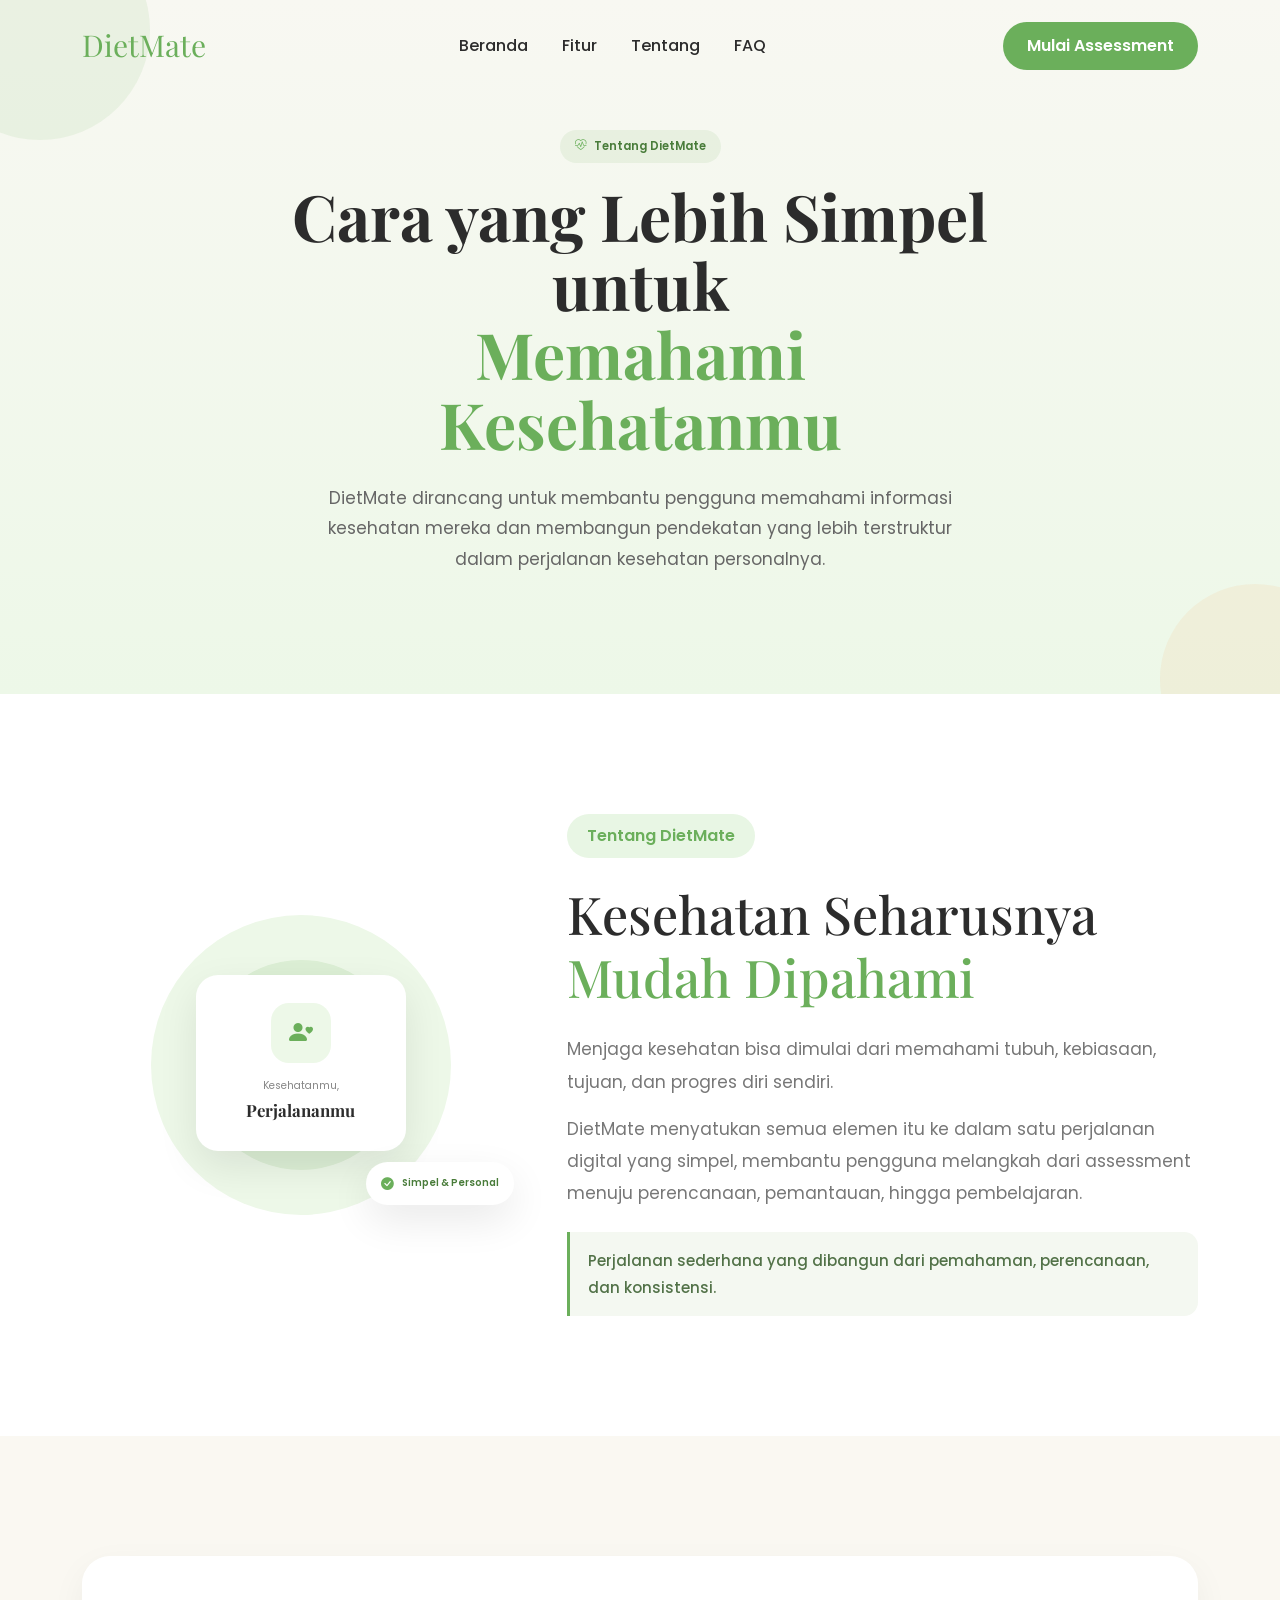
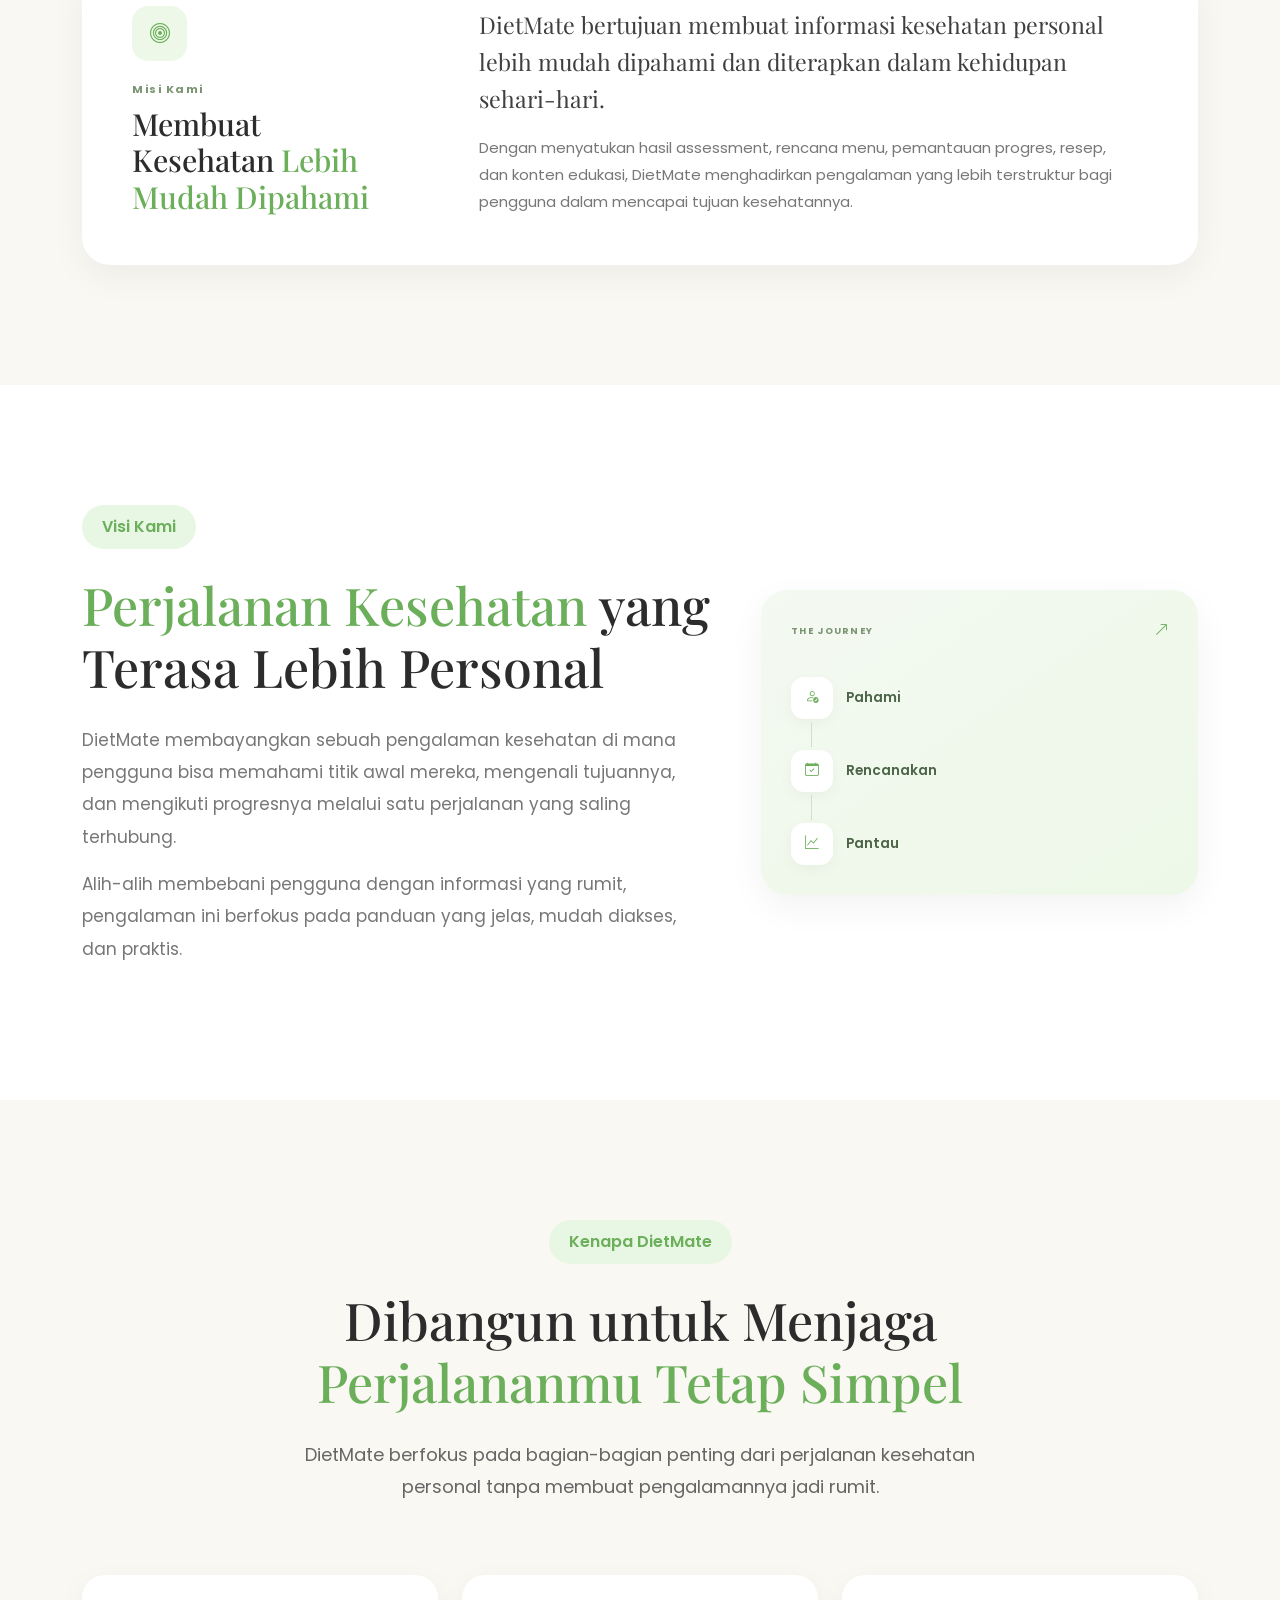
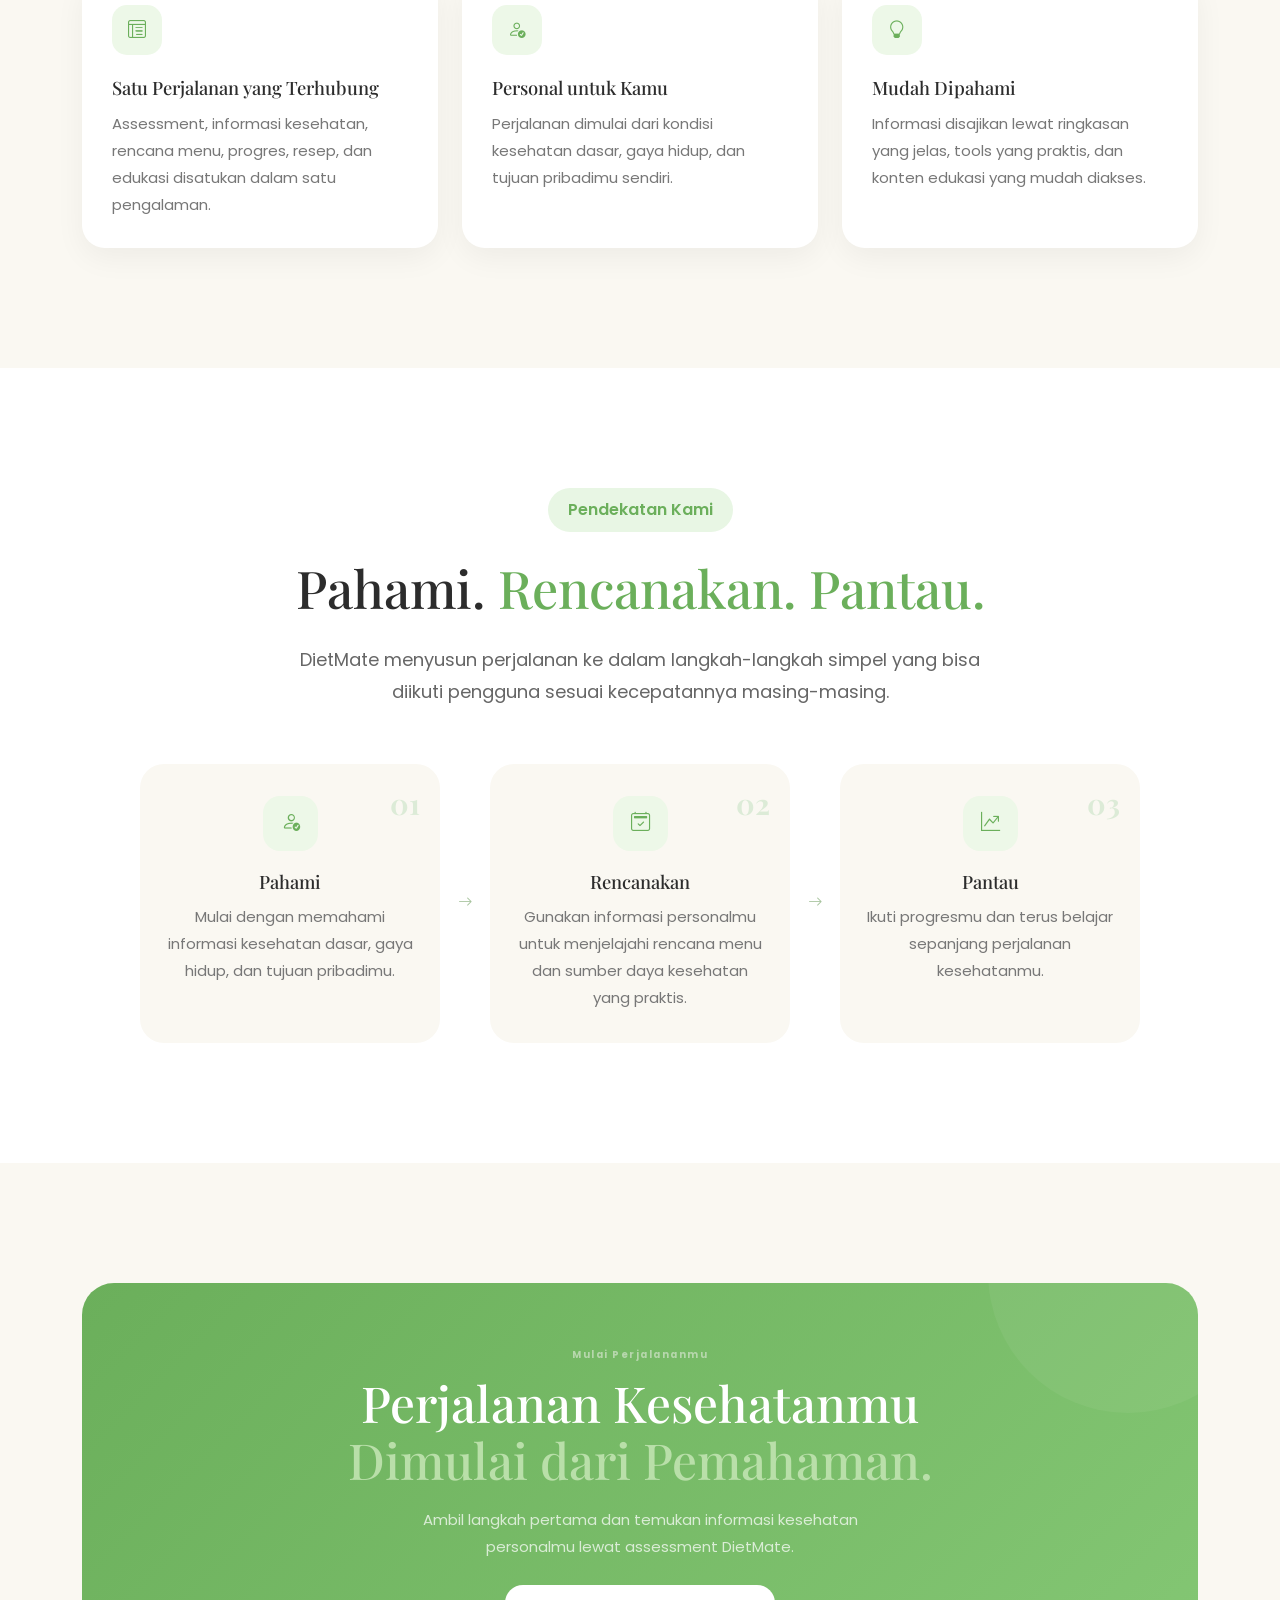
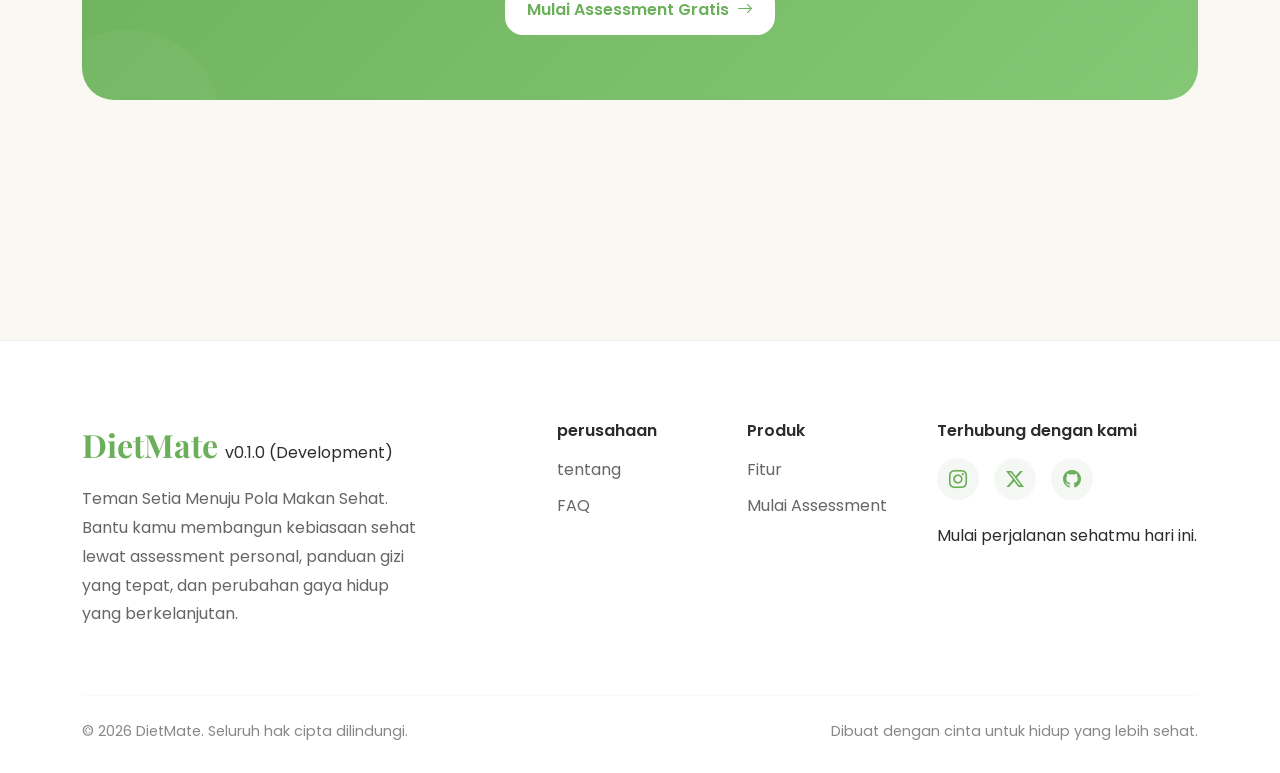
==== commit 32d546c3: "Final" ====
--- a/about.html
+++ b/about.html
@@ -7,19 +7,16 @@
 
     <title>About | DietMate</title>
 
-    <!-- Bootstrap -->
     <link
       href="https://cdn.jsdelivr.net/npm/bootstrap@5.3.7/dist/css/bootstrap.min.css"
       rel="stylesheet"
     />
 
-    <!-- Bootstrap Icons -->
     <link
       rel="stylesheet"
       href="https://cdn.jsdelivr.net/npm/bootstrap-icons@1.13.1/font/bootstrap-icons.min.css"
     />
 
-    <!-- Google Fonts -->
     <link rel="preconnect" href="https://fonts.googleapis.com" />
 
     <link rel="preconnect" href="https://fonts.gstatic.com" crossorigin />
@@ -29,21 +26,17 @@
       rel="stylesheet"
     />
 
-    <!-- AOS -->
     <link href="https://unpkg.com/aos@2.3.4/dist/aos.css" rel="stylesheet" />
 
-    <!-- Global CSS -->
     <link rel="stylesheet" href="css/style.css" />
     <link rel="stylesheet" href="css/navbar.css" />
     <link rel="stylesheet" href="css/footer.css" />
     <link rel="stylesheet" href="css/responsive.css" />
 
-    <!-- Page CSS -->
     <link rel="stylesheet" href="css/about.css" />
   </head>
 
   <body>
-    <!-- Navbar -->
     <div id="navbar"></div>
 
     <main>
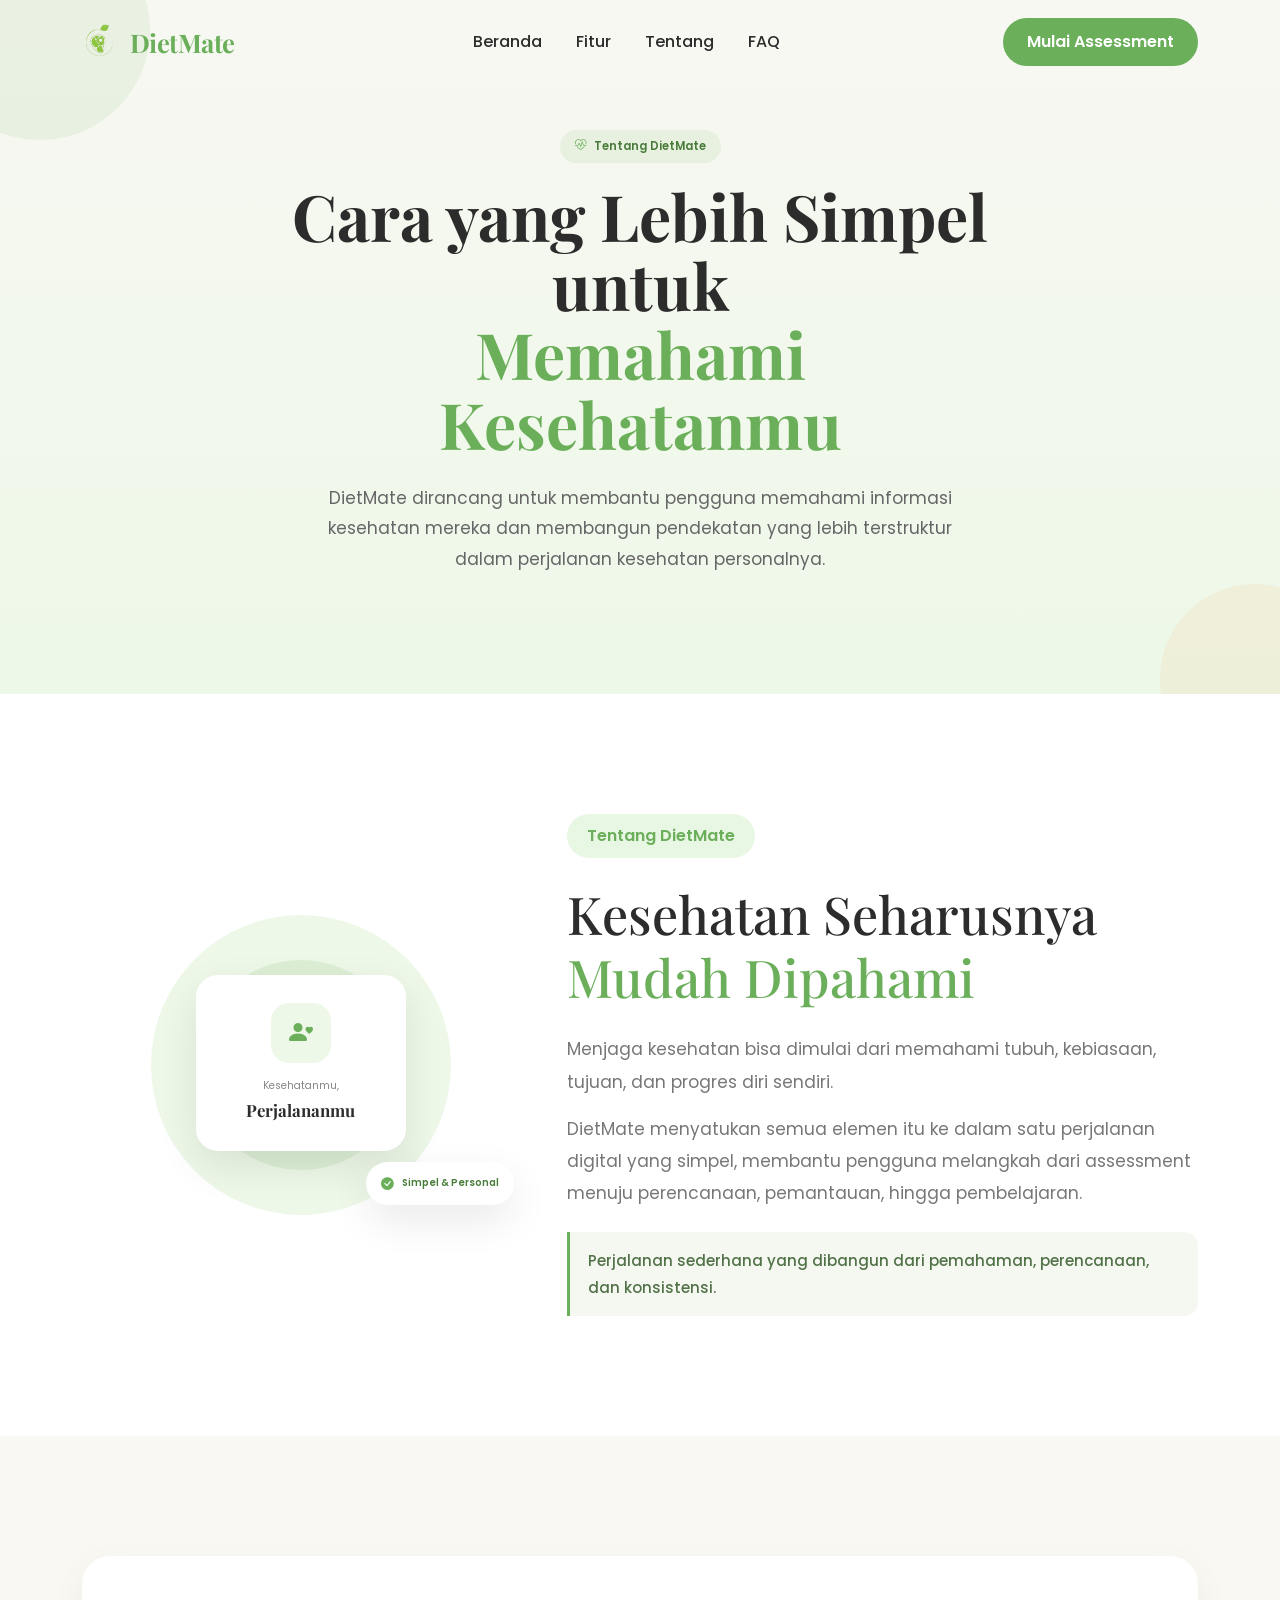
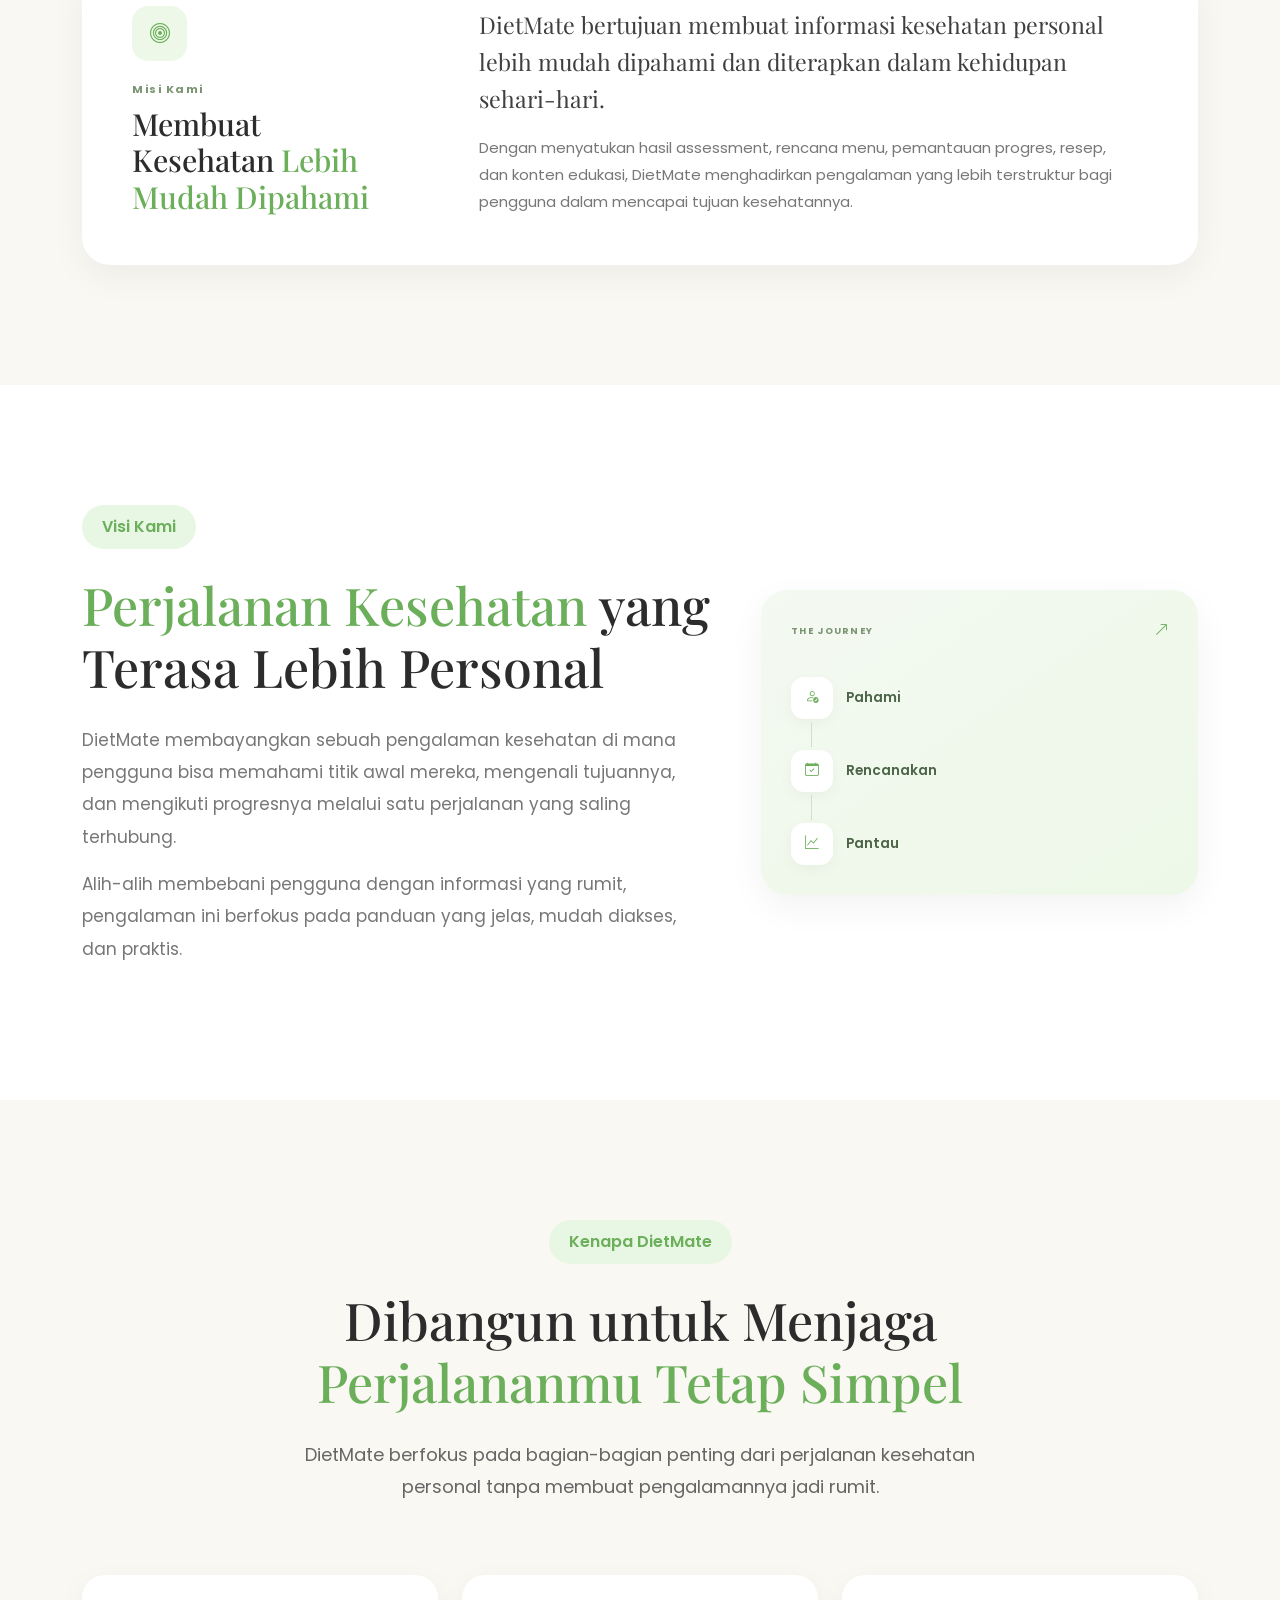
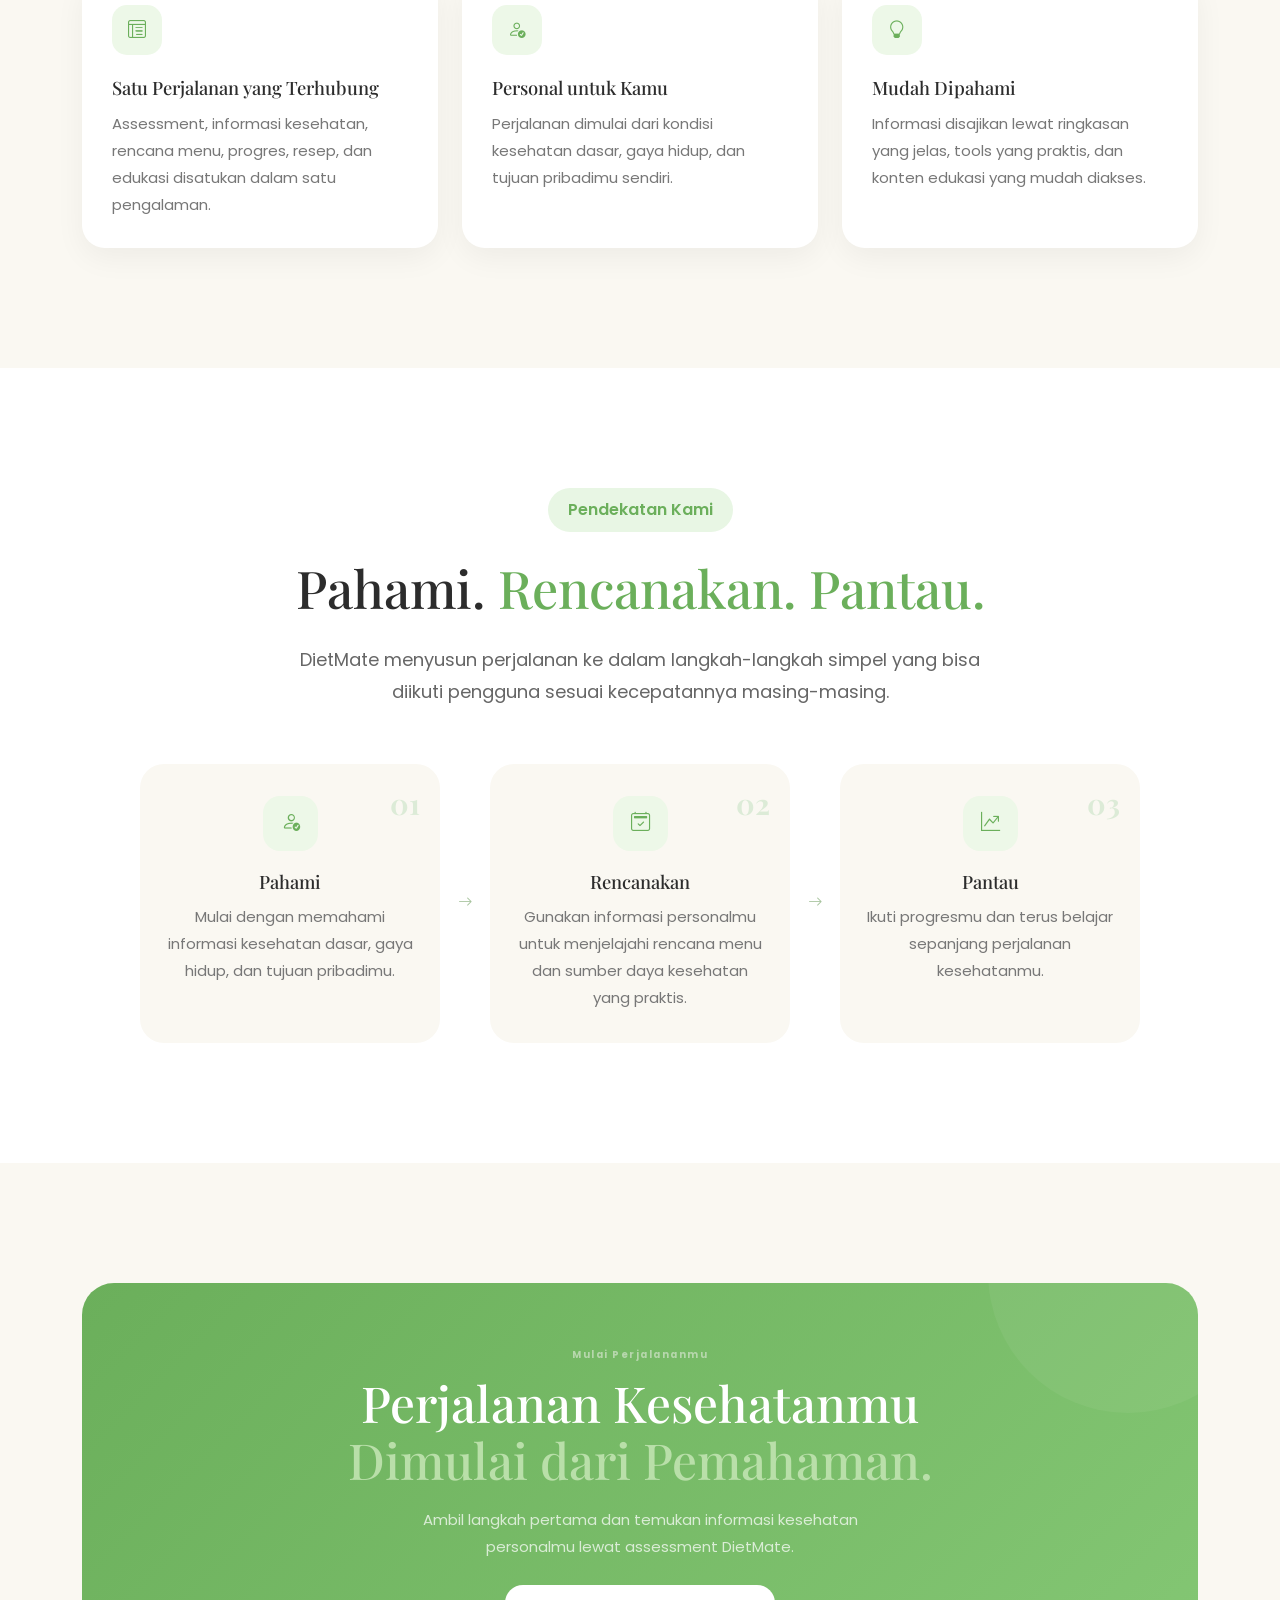
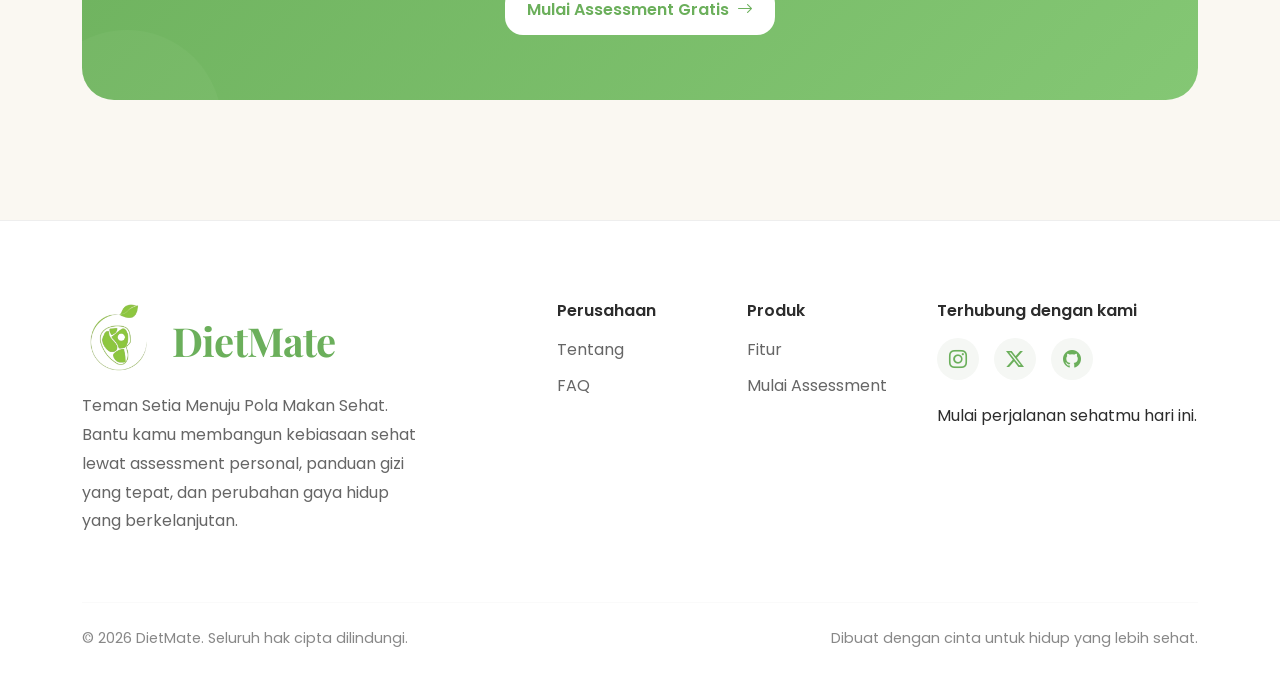
==== commit b7abce9e: "add logo dietmate" ====
--- a/about.html
+++ b/about.html
@@ -5,7 +5,7 @@
 
     <meta name="viewport" content="width=device-width, initial-scale=1.0" />
 
-    <title>About | DietMate</title>
+    <title>tentang | DietMate</title>
 
     <link
       href="https://cdn.jsdelivr.net/npm/bootstrap@5.3.7/dist/css/bootstrap.min.css"
@@ -27,6 +27,8 @@
     />
 
     <link href="https://unpkg.com/aos@2.3.4/dist/aos.css" rel="stylesheet" />
+
+    <link rel="icon" type="image/x-icon" href="assets/images/logoo.png" />
 
     <link rel="stylesheet" href="css/style.css" />
     <link rel="stylesheet" href="css/navbar.css" />
--- a/css/style.css
+++ b/css/style.css
@@ -596,6 +596,8 @@
 
     right:25px;
 
+    font-family:"Playfair Display",serif;
+
     font-size:3rem;
 
     font-weight:700;
@@ -606,25 +608,24 @@
 
 .step-icon{
 
-    width:80px;
-
-    height:80px;
-
-    margin:0 auto 25px;
+    position: relative;
+    z-index: 2;
+
+    width: 64px;
+    height: 64px;
+
+    display: flex;
+    align-items: center;
+    justify-content: center;
+
+    margin-bottom: 25px;
+
+    border-radius: 18px;
 
     background: #edf8e8;
-
     color: #6baf5b;
 
-    border-radius:20px;
-
-    display:flex;
-
-    align-items:center;
-
-    justify-content:center;
-
-    font-size:32px;
+    font-size: 1.5rem;
 
 }
 
--- a/css/navbar.css
+++ b/css/navbar.css
@@ -1,190 +1,193 @@
-.custom-navbar{
+.custom-navbar {
+  padding: 18px 0;
 
-    padding:18px 0;
+  transition: 0.3s ease;
 
-    transition:.3s ease;
-
-    background:transparent;
-
+  background: transparent;
 }
 
-.navbar-scrolled{
+.navbar-scrolled {
+  background: rgba(255, 255, 255, 0.85);
 
-    background:rgba(255,255,255,.85);
+  backdrop-filter: blur(18px);
 
-    backdrop-filter:blur(18px);
-
-    box-shadow:0 12px 30px rgba(0,0,0,.06);
-
+  box-shadow: 0 12px 30px rgba(0, 0, 0, 0.06);
 }
 
-.logo-text{
+.logo-text {
+  font-family: "Playfair Display", serif;
 
-    font-family:"Playfair Display",serif;
+  font-size: 30px;
 
-    font-size:30px;
-
-    color:#6BAF5B;
-
+  color: #6baf5b;
 }
 
-.navbar-nav{
-
-    gap:18px;
-
+.navbar-brand.logo-brand {
+  display: inline-flex;
+  align-items: center;
+  gap: 10px;
+  text-decoration: none;
 }
 
-.nav-link{
-
-    font-family:"Poppins",sans-serif;
-
-    color:#2C2C2C;
-
-    font-weight:500;
-
-    position:relative;
-
-    transition:.3s;
-
+.logo-brand .logo-img {
+  width: 38px;
+  height: 38px;
+  object-fit: contain;
+  display: block;
+  flex-shrink: 0;
 }
 
-.nav-link:hover{
-
-    color:#6BAF5B;
-
+.logo-brand .logo-text {
+  font-family: "Playfair Display", serif;
+  font-size: 1.6rem;
+  font-weight: 700;
+  color: #6BAF5B;
+  letter-spacing: -0.02em;
 }
 
-.nav-link::after{
-
-    content:"";
-
-    position:absolute;
-
-    left:0;
-
-    bottom:-6px;
-
-    width:0;
-
-    height:2px;
-
-    background:#6BAF5B;
-
-    transition:.3s;
-
+.navbar-nav {
+  gap: 18px;
 }
 
-.nav-link:hover::after{
+.nav-link {
+  font-family: "Poppins", sans-serif;
 
-    width:100%;
+  color: #2c2c2c;
 
+  font-weight: 500;
+
+  position: relative;
+
+  transition: 0.3s;
 }
 
-.btn-success{
-
-    background:#6BAF5B;
-
-    border:none;
-
-    padding:12px 24px;
-
-    font-weight:600;
-
-    transition:.3s;
-
+.nav-link:hover {
+  color: #6baf5b;
 }
 
-.btn-success:hover{
+.nav-link::after {
+  content: "";
 
-    background:#497C3A;
+  position: absolute;
 
+  left: 0;
+
+  bottom: -6px;
+
+  width: 0;
+
+  height: 2px;
+
+  background: #6baf5b;
+
+  transition: 0.3s;
+}
+
+.nav-link:hover::after {
+  width: 100%;
+}
+
+.btn-success {
+  background: #6baf5b;
+
+  border: none;
+
+  padding: 12px 24px;
+
+  font-weight: 600;
+
+  transition: 0.3s;
+}
+
+.btn-success:hover {
+  background: #497c3a;
 }
 
 .hamburger-icon {
-    width: 28px;
-    height: 22px;
-    display: inline-flex;
-    flex-direction: column;
-    justify-content: space-between;
+  width: 28px;
+  height: 22px;
+  display: inline-flex;
+  flex-direction: column;
+  justify-content: space-between;
 }
 
 .hamburger-icon span {
-    display: block;
-    width: 100%;
-    height: 2px;
-    border-radius: 2px;
-    background: #2C2C2C;
-    transition:
-        transform 0.3s ease,
-        opacity 0.2s ease;
-    transform-origin: center;
+  display: block;
+  width: 100%;
+  height: 2px;
+  border-radius: 2px;
+  background: #2c2c2c;
+  transition:
+    transform 0.3s ease,
+    opacity 0.2s ease;
+  transform-origin: center;
 }
 
 .navbar-toggler[aria-expanded="true"] .hamburger-icon span:nth-child(1) {
-    transform: translateY(10px) rotate(45deg);
+  transform: translateY(10px) rotate(45deg);
 }
 
 .navbar-toggler[aria-expanded="true"] .hamburger-icon span:nth-child(2) {
-    opacity: 0;
+  opacity: 0;
 }
 
 .navbar-toggler[aria-expanded="true"] .hamburger-icon span:nth-child(3) {
-    transform: translateY(-10px) rotate(-45deg);
+  transform: translateY(-10px) rotate(-45deg);
 }
 
 @media (max-width: 991px) {
-    .custom-navbar {
-        width: 100%;
-        max-width: 100%;
-    }
+  .custom-navbar {
+    width: 100%;
+    max-width: 100%;
+  }
 
-    .navbar {
-        width: 100%;
-        max-width: 100%;
-    }
+  .navbar {
+    width: 100%;
+    max-width: 100%;
+  }
 
-    .navbar-collapse {
-        width: 100%;
-        max-width: 100%;
-        background: rgba(255, 255, 255, 0.96);
-        border-radius: 18px;
-        padding: 16px;
-        margin-top: 12px;
-    }
+  .navbar-collapse {
+    width: 100%;
+    max-width: 100%;
+    background: rgba(255, 255, 255, 0.96);
+    border-radius: 18px;
+    padding: 16px;
+    margin-top: 12px;
+  }
 
-    .navbar-nav {
-        width: 100%;
-        max-width: 100%;
-        gap: 8px;
-    }
+  .navbar-nav {
+    width: 100%;
+    max-width: 100%;
+    gap: 8px;
+  }
 
-    .nav-item {
-        width: 100%;
-    }
+  .nav-item {
+    width: 100%;
+  }
 
-    .nav-link {
-        display: block;
-        width: 100%;
-        padding: 8px 0;
-        color: #2C2C2C;
-    }
+  .nav-link {
+    display: block;
+    width: 100%;
+    padding: 8px 0;
+    color: #2c2c2c;
+  }
 
-    .navbar-collapse .btn-success {
-        display: block;
-        width: 100%;
-        margin-top: 8px;
-        padding: 10px 14px;
-        border-radius: 12px;
-        color: #6BAF5B;
-        color: #fff;
-        border: 1px solid #dfeee0;
-        box-shadow: none;
-        text-align: left;
-        font-weight: 500;
-    }
+  .navbar-collapse .btn-success {
+    display: block;
+    width: 100%;
+    margin-top: 8px;
+    padding: 10px 14px;
+    border-radius: 12px;
+    color: #6baf5b;
+    color: #fff;
+    border: 1px solid #dfeee0;
+    box-shadow: none;
+    text-align: left;
+    font-weight: 500;
+  }
 
-    .navbar-collapse .btn-success:hover {
-        background: #edf8e8;
-        color: #6BAF5B;
-    }
-}+  .navbar-collapse .btn-success:hover {
+    background: #edf8e8;
+    color: #6baf5b;
+  }
+}
--- a/css/footer.css
+++ b/css/footer.css
@@ -1,22 +1,45 @@
 .footer {
     background: #ffffff;
     padding: 80px 0 30px;
-    margin-top: 120px;
+    /* margin-top: 120px; */
     border-top: 1px solid #eeeeee;
 }
 
 .footer-logo {
-    text-decoration: none;
-    font-family: "Playfair Display", serif;
-    font-size: 2rem;
-    font-weight: 700;
-    color: #6BAF5B;
+  display: inline-flex;
+  align-items: center;
+  gap: 10px;
+  text-decoration: none;
 }
 
+.footer-brand-logo {
+  width: 80px;
+  height: 80px;
+  object-fit: contain;
+  display: block;
+  flex-shrink: 0;
+}
+
+.footer-logo span {
+  font-family: "Playfair Display", serif;
+  font-size: 2.5rem;
+  font-weight: 700;
+  color: #6BAF5B;
+  letter-spacing: -0.02em;
+}
+
+/* .footer-version {
+  display: inline-block;
+  margin-top: 8px;
+  font-family: "Poppins", sans-serif;
+  font-size: 0.8rem;
+  color: #7b7b7b;
+} */
+
 .footer-description {
-    color: #666;
-    line-height: 1.8;
-    max-width: 340px;
+  color: #666;
+  line-height: 1.8;
+  max-width: 340px;
 }
 
 .footer-title {
